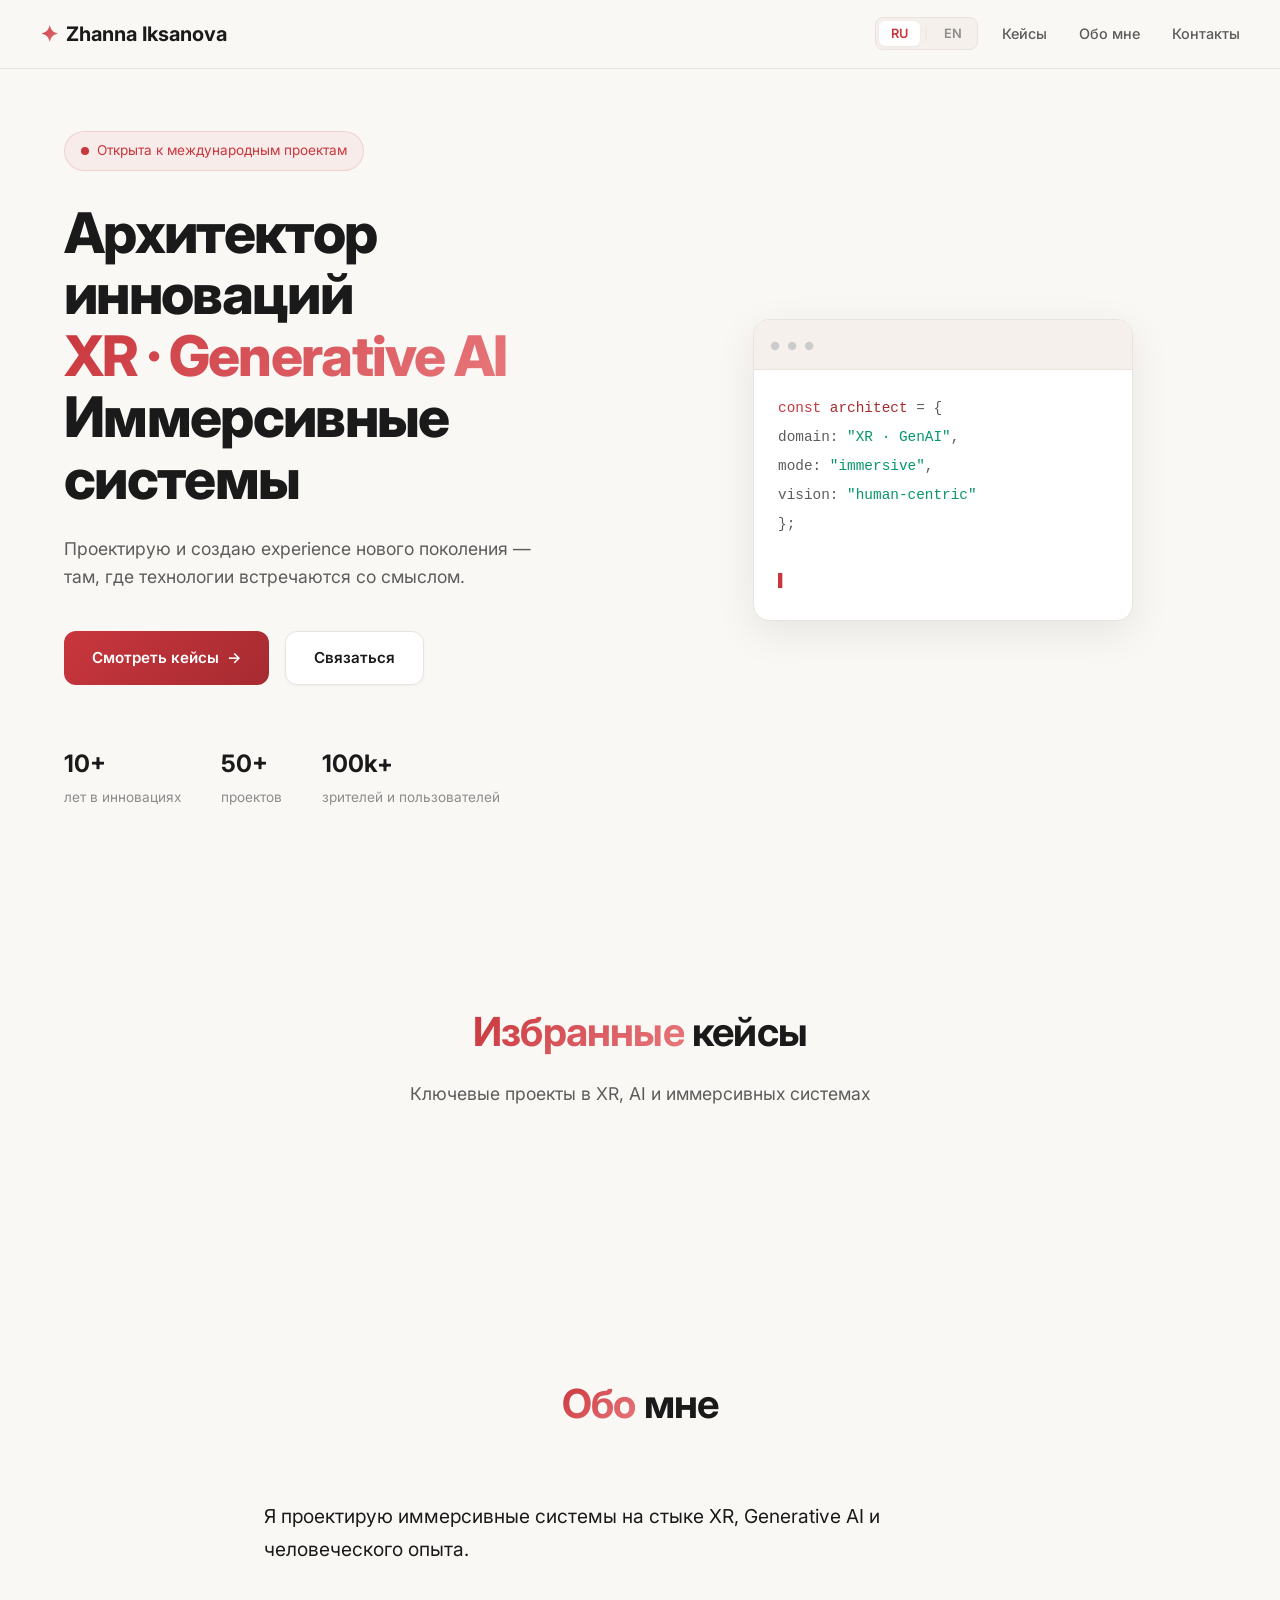
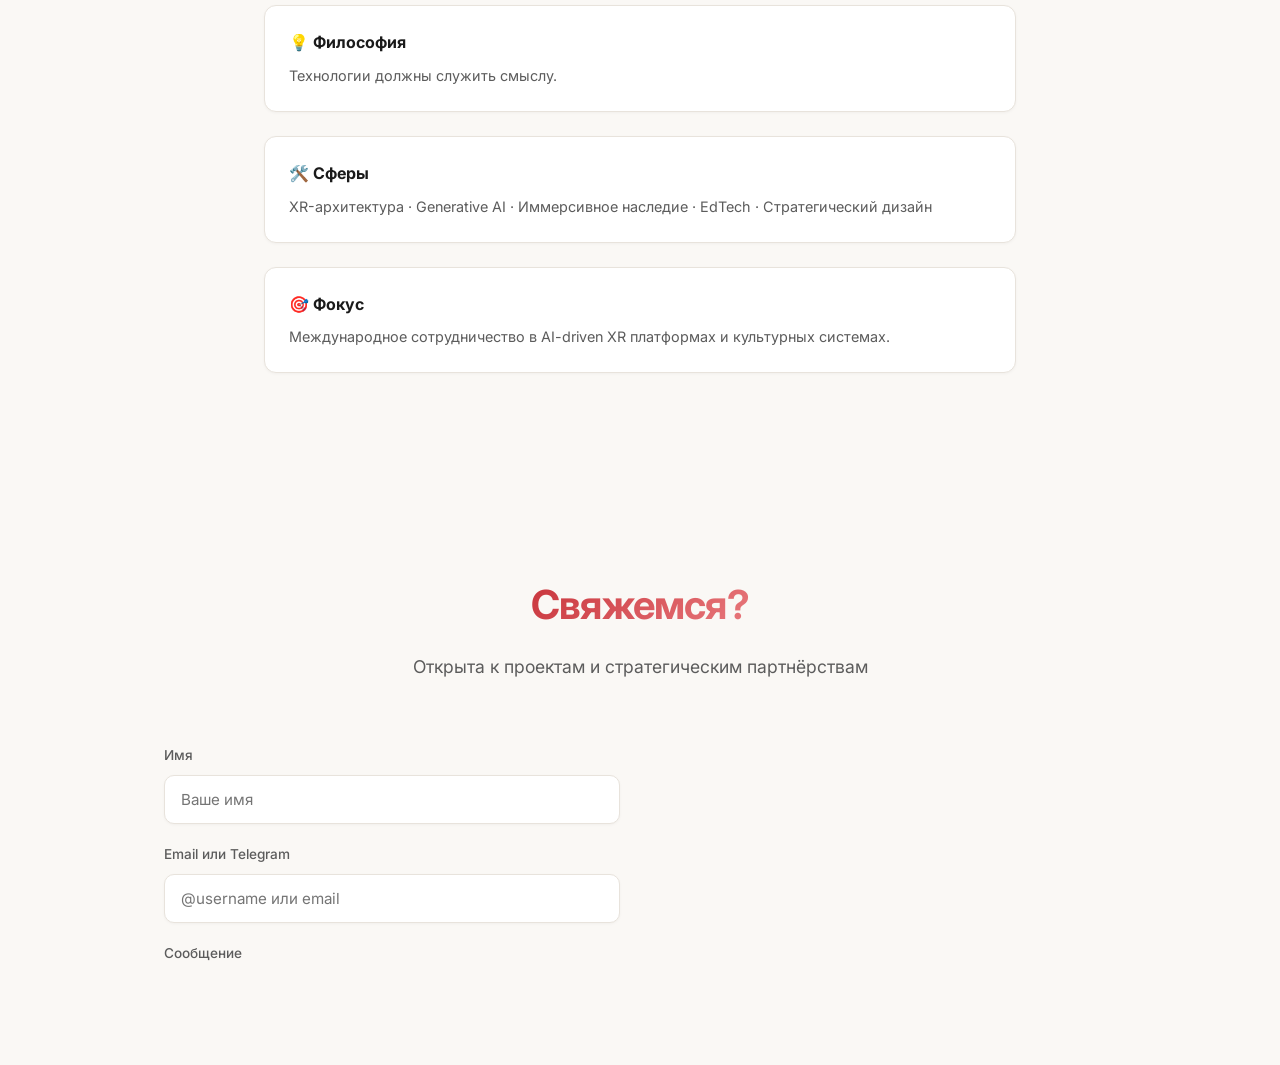
==== index.html @ 7e555a6a "index.html" ====
<!DOCTYPE html>
<html lang="ru">
<head>
    <meta charset="UTF-8">
    <meta name="viewport" content="width=device-width, initial-scale=1.0">
    <title>Zhanna Iksanova — Innovation Architect | XR · Generative AI · Immersive Systems</title>
    <meta name="description" content="Independent Innovation Architect. XR, Generative AI, Immersive Systems.">
    <link rel="stylesheet" href="css/style.css">
    <link rel="preconnect" href="https://fonts.googleapis.com">
    <link href="https://fonts.googleapis.com/css2?family=Inter:wght@300;400;500;600;700;800&display=swap" rel="stylesheet">
</head>
<body>

    <nav class="nav">
        <div class="nav-inner">
            <a href="#" class="logo">
                <span class="logo-icon">✦</span>
                Zhanna Iksanova
            </a>
            <div class="nav-right">
                <div class="lang-switch">
                    <button class="lang-btn active" data-lang="ru">RU</button>
                    <span class="lang-divider">|</span>
                    <button class="lang-btn" data-lang="en">EN</button>
                </div>
                <div class="nav-links">
                    <a href="#work" data-ru="Кейсы" data-en="Work">Кейсы</a>
                    <a href="#about" data-ru="Обо мне" data-en="About">Обо мне</a>
                    <a href="#contact" data-ru="Контакты" data-en="Contact">Контакты</a>
                </div>
                <button class="menu-toggle">☰</button>
            </div>
        </div>
    </nav>

    <section class="hero" id="hero">
        <div class="hero-content">
            <div class="hero-badge">
                <span class="badge-dot"></span>
                <span data-ru="Открыта к международным проектам" data-en="Open for international collaboration">Открыта к международным проектам</span>
            </div>
            <h1 class="hero-title">
                <span data-ru="Архитектор инноваций" data-en="Innovation Architect">Архитектор инноваций</span><br>
                <span class="gradient-text">XR · Generative AI</span><br>
                <span data-ru="Иммерсивные системы" data-en="Immersive Systems">Иммерсивные системы</span>
            </h1>
            <p class="hero-subtitle" data-ru="Проектирую и создаю experience нового поколения — там, где технологии встречаются со смыслом. От оркестров, управляемых жестами, до AI-экосистем в культуре и образовании." data-en="I design next-generation experiences where technology meets meaning. From gesture-controlled orchestras to AI-driven cultural ecosystems.">Проектирую и создаю experience нового поколения — там, где технологии встречаются со смыслом.</p>
            <div class="hero-buttons">
                <a href="#work" class="btn btn-primary">
                    <span data-ru="Смотреть кейсы" data-en="Explore work">Смотреть кейсы</span>
                    <span class="btn-arrow">→</span>
                </a>
                <a href="#contact" class="btn btn-secondary">
                    <span data-ru="Связаться" data-en="Get in touch">Связаться</span>
                </a>
            </div>
            <div class="hero-stats">
                <div class="stat">
                    <span class="stat-number">10+</span>
                    <span class="stat-label" data-ru="лет в инновациях" data-en="years in innovation">лет в инновациях</span>
                </div>
                <div class="stat">
                    <span class="stat-number">50+</span>
                    <span class="stat-label" data-ru="проектов" data-en="projects delivered">проектов</span>
                </div>
                <div class="stat">
                    <span class="stat-number">100k+</span>
                    <span class="stat-label" data-ru="зрителей и пользователей" data-en="users reached">зрителей и пользователей</span>
                </div>
            </div>
        </div>
        <div class="hero-visual">
            <div class="hero-card">
                <div class="hero-card-header">
                    <span class="card-dots">● ● ●</span>
                </div>
                <div class="hero-card-body">
                    <div class="code-line"><span class="code-purple">const</span> <span class="code-blue">architect</span> = {</div>
                    <div class="code-line">  domain: <span class="code-green">"XR · GenAI"</span>,</div>
                    <div class="code-line">  mode: <span class="code-green">"immersive"</span>,</div>
                    <div class="code-line">  vision: <span class="code-green">"human-centric"</span></div>
                    <div class="code-line">};</div>
                    <div class="code-line">&nbsp;</div>
                    <div class="code-line cursor-blink">▌</div>
                </div>
            </div>
        </div>
    </section>

    <section class="work" id="work">
        <div class="section-header">
            <h2 class="section-title">
                <span class="gradient-text" data-ru="Избранные" data-en="Selected">Избранные</span>
                <span data-ru="кейсы" data-en="work">кейсы</span>
            </h2>
            <p class="section-subtitle" data-ru="Ключевые проекты в XR, AI и иммерсивных системах" data-en="Key projects across XR, AI, and immersive systems">Ключевые проекты в XR, AI и иммерсивных системах</p>
        </div>
        <div class="work-grid" id="workGrid"></div>
    </section>

    <section class="about" id="about">
        <div class="section-header">
            <h2 class="section-title">
                <span class="gradient-text" data-ru="Обо" data-en="About">Обо</span>
                <span data-ru="мне" data-en="">мне</span>
            </h2>
        </div>
        <div class="about-content">
            <div class="about-text">
                <p class="about-intro" data-ru="Я проектирую иммерсивные системы на стыке XR, Generative AI и человеческого опыта. Мои проекты — от музыкальных интерфейсов с управлением жестами до AI-экосистем в культуре и образовании." data-en="I architect immersive systems where XR, Generative AI, and human experience converge. My work spans from gesture-controlled musical interfaces to AI-driven cultural ecosystems.">Я проектирую иммерсивные системы на стыке XR, Generative AI и человеческого опыта.</p>
                <div class="about-details">
                    <div class="detail-block">
                        <h4>💡 <span data-ru="Философия" data-en="Philosophy">Философия</span></h4>
                        <p data-ru="Технологии должны служить смыслу. Каждый проект начинается с вопроса «зачем» — и развивается в масштабируемые человеко-центричные системы." data-en="Technology must serve meaning. Every project starts with 'why' — and builds toward scalable, human-centric systems.">Технологии должны служить смыслу.</p>
                    </div>
                    <div class="detail-block">
                        <h4>🛠️ <span data-ru="Сферы" data-en="Domains">Сферы</span></h4>
                        <p data-ru="XR-архитектура · Generative AI · Иммерсивное наследие · EdTech · Стратегический дизайн" data-en="XR Architecture · Generative AI · Immersive Heritage · EdTech · Strategic Design">XR-архитектура · Generative AI · Иммерсивное наследие · EdTech · Стратегический дизайн</p>
                    </div>
                    <div class="detail-block">
                        <h4>🎯 <span data-ru="Фокус" data-en="Current focus">Фокус</span></h4>
                        <p data-ru="Международное сотрудничество в AI-driven XR платформах, инструментах нового поколения и культурных системах." data-en="International collaboration on AI-driven XR platforms, next-gen creative tools, and immersive cultural systems.">Международное сотрудничество в AI-driven XR платформах и культурных системах.</p>
                    </div>
                </div>
            </div>
        </div>
    </section>

    <section class="contact" id="contact">
        <div class="section-header">
            <h2 class="section-title">
                <span class="gradient-text" data-ru="Свяжемся?" data-en="Let's connect">Свяжемся?</span>
            </h2>
            <p class="section-subtitle" data-ru="Открыта к проектам и стратегическим партнёрствам" data-en="Open to international projects and strategic partnerships">Открыта к проектам и стратегическим партнёрствам</p>
        </div>
        <div class="contact-grid">
            <form class="contact-form" id="contactForm">
                <div class="form-group">
                    <label for="name"><span data-ru="Имя" data-en="Name">Имя</span></label>
                    <input type="text" id="name" data-ru-placeholder="Ваше имя" data-en-placeholder="Your name" placeholder="Ваше имя" required>
                </div>
                <div class="form-group">
                    <label for="contact-info"><span data-ru="Email или Telegram" data-en="Email or Telegram">Email или Telegram</span></label>
                    <input type="text" id="contact-info" data-ru-placeholder="@username или email" data-en-placeholder="@username or email" placeholder="@username или email" required>
                </div>
                <div class="form-group">
                    <label for="message"><span data-ru="Сообщение" data-en="Message">Сообщение</span></label>
                    <textarea id="
---- css/style.css ----
/* === БАЗА === */
:root {
    --bg-primary: #faf8f5;
    --bg-secondary: #f5f0eb;
    --bg-card: #ffffff;
    --bg-card-hover: #fdfcf9;
    --text-primary: #1a1a1a;
    --text-secondary: #5c5c5c;
    --text-muted: #8c8c8c;
    --border-color: #e8e3dc;
    --accent-primary: #c9363d;
    --accent-dark: #a62b31;
    --accent-cyan: #0891b2;
    --accent-pink: #e8787c;
    --gradient-1: linear-gradient(135deg, #c9363d, #e8787c);
    --gradient-2: linear-gradient(135deg, #c9363d, #a62b31);
    --shadow-sm: 0 1px 3px rgba(0,0,0,0.04);
    --shadow-md: 0 4px 12px rgba(0,0,0,0.06);
    --shadow-lg: 0 12px 40px rgba(0,0,0,0.08);
}

* {
    margin: 0;
    padding: 0;
    box-sizing: border-box;
}

html {
    scroll-behavior: smooth;
}

body {
    font-family: 'Inter', -apple-system, sans-serif;
    background-color: var(--bg-primary);
    color: var(--text-primary);
    line-height: 1.6;
    overflow-x: hidden;
    -webkit-font-smoothing: antialiased;
}

/* === НАВИГАЦИЯ === */
.nav {
    position: fixed;
    top: 0;
    width: 100%;
    z-index: 100;
    padding: 16px 24px;
    background: rgba(250, 248, 245, 0.9);
    backdrop-filter: blur(12px);
    border-bottom: 1px solid var(--border-color);
}

.nav-inner {
    max-width: 1200px;
    margin: 0 auto;
    display: flex;
    justify-content: space-between;
    align-items: center;
}

.nav-right {
    display: flex;
    align-items: center;
    gap: 24px;
}

.logo {
    display: flex;
    align-items: center;
    gap: 8px;
    text-decoration: none;
    color: var(--text-primary);
    font-weight: 700;
    font-size: 1.25rem;
}

.logo-icon {
    font-size: 1.4rem;
    background: var(--gradient-1);
    -webkit-background-clip: text;
    -webkit-text-fill-color: transparent;
    background-clip: text;
}

/* Переключатель языков */
.lang-switch {
    display: flex;
    align-items: center;
    gap: 4px;
    background: var(--bg-secondary);
    border-radius: 8px;
    padding: 3px;
    border: 1px solid var(--border-color);
}

.lang-btn {
    padding: 5px 12px;
    border: none;
    background: transparent;
    border-radius: 6px;
    cursor: pointer;
    font-size: 0.8rem;
    font-weight: 600;
    color: var(--text-muted);
    transition: all 0.3s;
    font-family: inherit;
}

.lang-btn.active {
    background: #fff;
    color: var(--accent-primary);
    box-shadow: var(--shadow-sm);
}

.lang-divider {
    color: var(--border-color);
    font-size: 0.8rem;
}

.nav-links {
    display: flex;
    gap: 32px;
}

.nav-links a {
    color: var(--text-secondary);
    text-decoration: none;
    font-size: 0.9rem;
    font-weight: 500;
    transition: color 0.3s;
}

.nav-links a:hover {
    color: var(--text-primary);
}

.menu-toggle {
    display: none;
    background: none;
    border: none;
    color: var(--text-primary);
    font-size: 1.5rem;
    cursor: pointer;
}

/* === HERO === */
.hero {
    position: relative;
    z-index: 1;
    min-height: 100vh;
    display: flex;
    align-items: center;
    padding: 120px 24px 80px;
    max-width: 1200px;
    margin: 0 auto;
    gap: 60px;
}

.hero-content {
    flex: 1;
}

.hero-badge {
    display: inline-flex;
    align-items: center;
    gap: 8px;
    padding: 8px 16px;
    border-radius: 100px;
    background: rgba(201, 54, 61, 0.06);
    border: 1px solid rgba(201, 54, 61, 0.15);
    font-size: 0.85rem;
    color: var(--accent-primary);
    margin-bottom: 32px;
}

.badge-dot {
    width: 8px;
    height: 8px;
    border-radius: 50%;
    background: var(--accent-primary);
    animation: pulse 2s ease-in-out infinite;
}

@keyframes pulse {
    0%, 100% { opacity: 1; }
    50% { opacity: 0.4; }
}

.hero-title {
    font-size: 3.5rem;
    font-weight: 800;
    line-height: 1.1;
    margin-bottom: 24px;
    letter-spacing: -0.03em;
    color: var(--text-primary);
}

.gradient-text {
    background: var(--gradient-1);
    -webkit-background-clip: text;
    -webkit-text-fill-color: transparent;
    background-clip: text;
}

.hero-subtitle {
    font-size: 1.1rem;
    color: var(--text-secondary);
    margin-bottom: 40px;
    max-width: 480px;
}

.hero-buttons {
    display: flex;
    gap: 16px;
    margin-bottom: 60px;
    flex-wrap: wrap;
}

.btn {
    display: inline-flex;
    align-items: center;
    gap: 8px;
    padding: 14px 28px;
    border-radius: 12px;
    font-weight: 600;
    font-size: 0.95rem;
    text-decoration: none;
    cursor: pointer;
    border: none;
    transition: all 0.3s ease;
    font-family: inherit;
}

.btn-primary {
    background: var(--gradient-2);
    color: white;
}

.btn-primary:hover {
    transform: translateY(-2px);
    box-shadow: 0 10px 30px rgba(201, 54, 61, 0.25);
}

.btn-secondary {
    background: #fff;
    color: var(--text-primary);
    border: 1px solid var(--border-color);
    box-shadow: var(--shadow-sm);
}

.btn-secondary:hover {
    border-color: #ccc;
    box-shadow: var(--shadow-md);
}

.btn-arrow {
    transition: transform 0.3s;
}

.btn-primary:hover .btn-arrow {
    transform: translateX(4px);
}

.hero-stats {
    display: flex;
    gap: 40px;
}

.stat-number {
    display: block;
    font-size: 1.5rem;
    font-weight: 700;
    color: var(--text-primary);
}

.stat-label {
    font-size: 0.85rem;
    color: var(--text-muted);
}

/* Hero Visual */
.hero-visual {
    flex: 1;
    display: flex;
    justify-content: center;
}

.hero-card {
    width: 380px;
    background: #fff;
    border-radius: 16px;
    border: 1px solid var(--border-color);
    overflow: hidden;
    box-shadow: var(--shadow-lg);
}

.hero-card-header {
    padding: 12px 16px;
    background: var(--bg-secondary);
    border-bottom: 1px solid var(--border-color);
}

.card-dots {
    color: #ccc;
    font-size: 0.7rem;
    letter-spacing: 2px;
}

.hero-card-body {
    padding: 24px;
    font-family: 'SF Mono', 'Fira Code', monospace;
    font-size: 0.9rem;
    line-height: 2;
    color: var(--text-secondary);
}

.code-purple { color: #c9363d; }
.code-blue { color: #a62b31; }
.code-green { color: #059669; }

.cursor-blink {
    display: inline-block;
    animation: blink 1s step-end infinite;
    color: var(--accent-primary);
}

@keyframes blink {
    50% { opacity: 0; }
}

/* === СЕКЦИИ === */
section {
    position: relative;
    z-index: 1;
    padding: 100px 24px;
}

.section-header {
    text-align: center;
    margin-bottom: 64px;
}

.section-title {
    font-size: 2.5rem;
    font-weight: 700;
    margin-bottom: 16px;
    letter-spacing: -0.02em;
    color: var(--text-primary);
}

.section-subtitle {
    color: var(--text-secondary);
    font-size: 1.1rem;
}

/* === КЕЙСЫ === */
.work {
    max-width: 1200px;
    margin: 0 auto;
}

.work-grid {
    display: grid;
    grid-template-columns: repeat(auto-fit, minmax(350px, 1fr));
    gap: 24px;
}

.work-card {
    background: #fff;
    border: 1px solid var(--border-color);
    border-radius: 16px;
    overflow: hidden;
    transition: all 0.4s ease;
    box-shadow: var(--shadow-sm);
}

.work-card:hover {
    border-color: rgba(201, 54, 61, 0.2);
    transform: translateY(-4px);
    box-shadow: var(--shadow-lg);
}

.work-card-image {
    height: 200px;
    background: var(--bg-secondary);
    display: flex;
    align-items: center;
    justify-content: center;
}

.placeholder-icon {
    font-size: 4rem;
    opacity: 0.7;
}

.work-card-content {
    padding: 24px;
}

.work-tags {
    display: flex;
    gap: 8px;
    flex-wrap: wrap;
    margin-bottom: 16px;
}

.tag {
    padding: 4px 10px;
    border-radius: 6px;
    font-size: 0.75rem;
    font-weight: 500;
    background: rgba(201, 54, 61, 0.06);
    color: var(--accent-primary);
    border: 1px solid rgba(201, 54, 61, 0.1);
}

.work-title {
    font-size: 1.25rem;
    font-weight: 600;
    margin-bottom: 8px;
}

.work-description {
    color: var(--text-secondary);
    font-size: 0.9rem;
    margin-bottom: 20px;
}

.work-meta {
    display: flex;
    justify-content: space-between;
    align-items: center;
    padding-top: 16px;
    border-top: 1px solid var(--border-color);
}

.work-result {
    color: var(--accent-primary);
    font-size: 0.85rem;
    font-weight: 500;
}

.work-role {
    color: var(--text-muted);
    font-size: 0.75rem;
    font-style: italic;
}

/* === ОБО МНЕ === */
.about {
    max-width: 800px;
    margin: 0 auto;
}

.about-intro {
    font-size: 1.2rem;
    color: var(--text-primary);
    margin-bottom: 40px;
    line-height: 1.7;
}

.about-details {
    display: grid;
    gap: 24px;
}

.detail-block {
    background: #fff;
    border: 1px solid var(--border-color);
    border-radius: 12px;
    padding: 24px;
    box-shadow: var(--shadow-sm);
}

.detail-block h4 {
    font-size: 1rem;
    margin-bottom: 8px;
    color: var(--text-primary);
}

.detail-block p {
    color: var(--text-secondary);
    font-size: 0.9rem;
}

/* === КОНТАКТЫ === */
.contact {
    max-width: 1000px;
    margin: 0 auto;
}

.contact-grid {
    display: grid;
    grid-template-columns: 1fr 1fr;
    gap: 40px;
}

.contact-form {
    display: flex;
    flex-direction: column;
    gap: 20px;
}

.form-group {
    display: flex;
    flex-direction: column;
    gap: 8px;
}

.form-group label {
    font-size: 0.85rem;
    font-weight: 500;
    color: var(--text-secondary);
}

.form-group input,
.form-group textarea {
    padding: 14px 16px;
    border-radius: 10px;
    border: 1px solid var(--border-color);
    background: #fff;
    color: var(--text-primary);
    font-family: inherit;
    font-size: 0.95rem;
    transition: border-color 0.3s;
    resize: vertical;
    box-shadow: var(--shadow-sm);
}

.form-group input:focus,
.form-group textarea:focus {
    outline: none;
    border-color: var(--accent-primary);
    box-shadow: 0 0 0 3px rgba(201, 54, 61, 0.08);
}

.btn-full {
    width: 100%;
    justify-content: center;
}

.contact-card {
    background: #fff;
    border: 1px solid var(--border-color);
    border-radius: 16px;
    padding: 32px;
    box-shadow: var(--shadow-sm);
}

.contact-links {
    display: flex;
    flex-direction: column;
    gap: 20px;
}

.contact-link {
    display: flex;
    align-items: center;
    gap: 12px;
    color: var(--text-secondary);
    text-decoration: none;
    font-size: 0.95rem;
    transition: all 0.3s;
    padding: 12px;
    border-radius: 8px;
    background: var(--bg-primary);
}

.contact-link:hover {
    color: var(--text-primary);
    background: var(--bg-secondary);
}

.contact-link-icon {
    font-size: 1.2rem;
}

/* === ФУТЕР === */
.footer {
    position: relative;
    z-index: 1;
    text-align: center;
    padding: 40px 24px;
    border-top: 1px solid var(--border-color);
    color: var(--text-muted);
    font-size: 0.85rem;
}

/* === АДАПТИВ === */
@media (max-width: 968px) {
    .hero {
        flex-direction: column;
        text-align: center;
        padding-top: 100px;
    }

    .hero-title {
        font-size: 2.5rem;
    }

    .hero-subtitle {
        max-width: 100%;
    }

    .hero-buttons {
        justify-content: center;
    }

    .hero-stats {
        justify-content: center;
    }

    .hero-visual {
        display: none;
    }

    .contact-grid {
        grid-template-columns: 1fr;
    }

    .work-grid {
        grid-template-columns: 1fr;
    }
}

@media (max-width: 768px) {
    .nav-links {
        display: none;
        position: absolute;
        top: 100%;
        left: 0;
        right: 0;
        background: #fff;
        flex-direction: column;
        padding: 24px;
        border-bottom: 1px solid var(--border-color);
        box-shadow: var(--shadow-md);
    }

    .nav-links.active {
        display: flex;
    }

    .menu-toggle {
        display: block;
    }

    .hero-title {
        font-size: 2rem;
    }

    .section-title {
        font-size: 2rem;
    }

    .hero-stats {
        gap: 24px;
    }

    .nav-right {
        gap: 12px;
    }
}
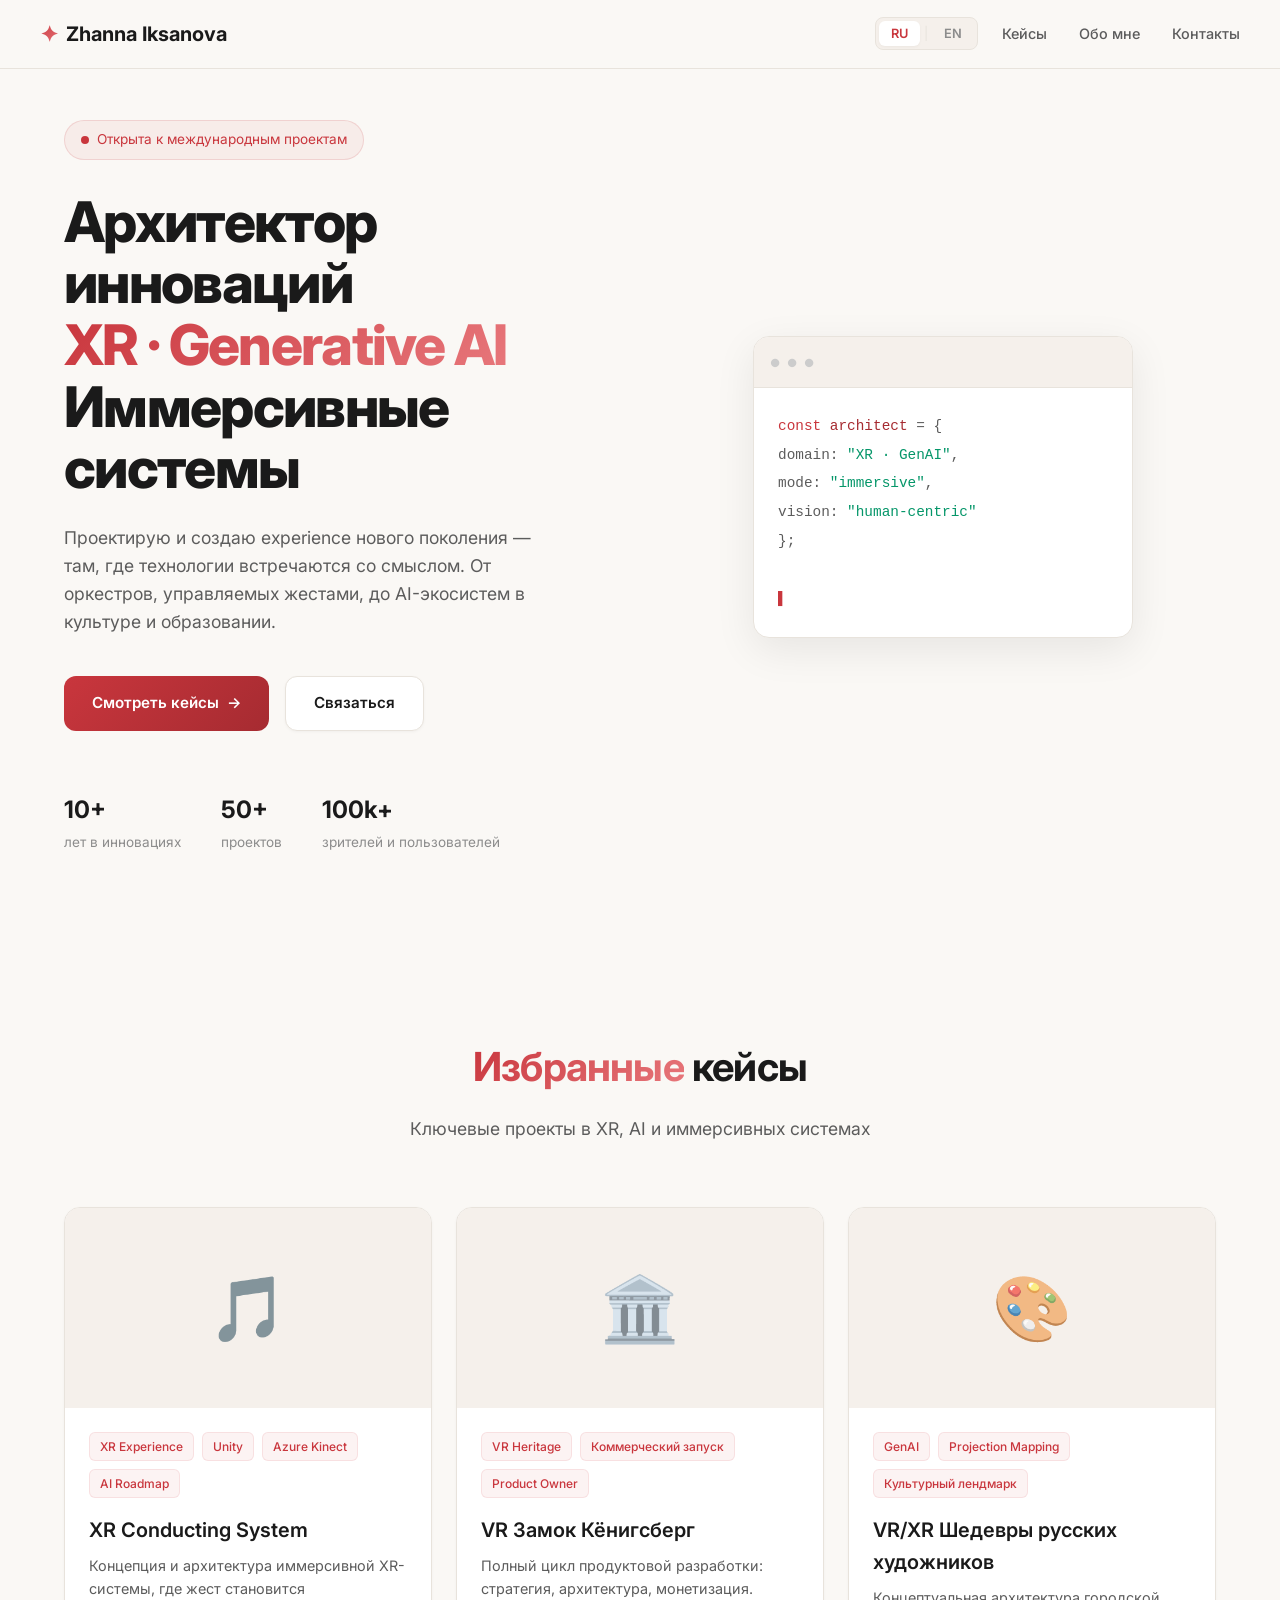
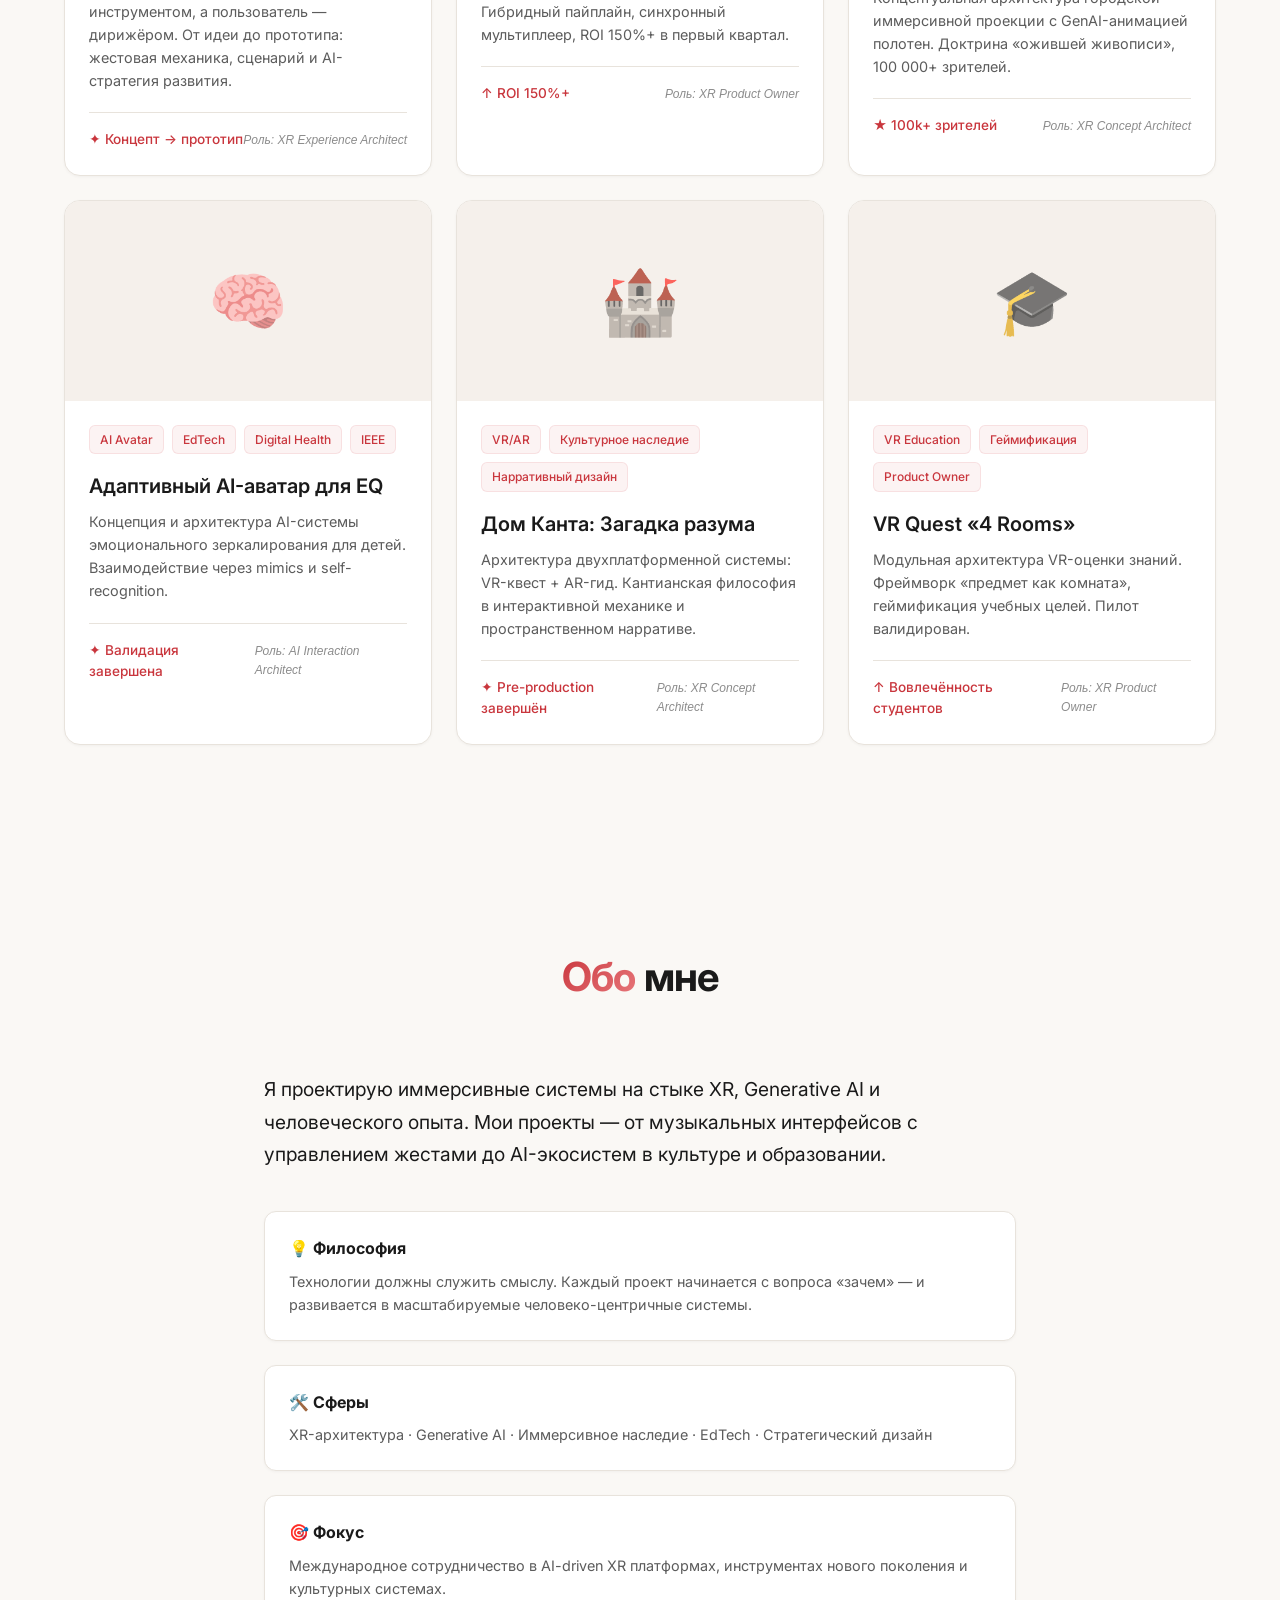
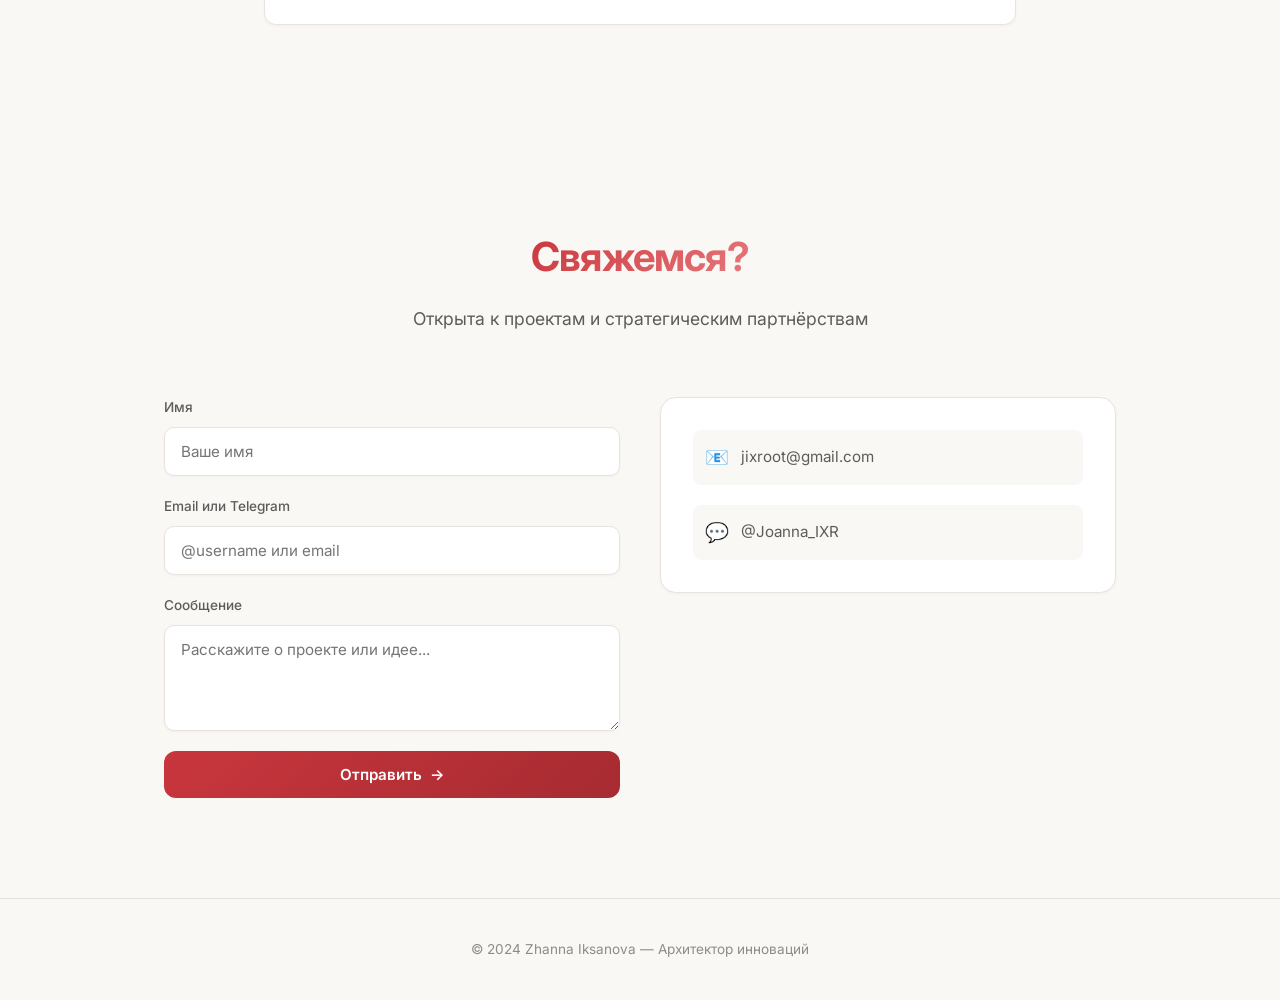
==== commit 12823d1a: "index.html" ====
--- a/index.html
+++ b/index.html
@@ -145,4 +145,36 @@
                 </div>
                 <div class="form-group">
                     <label for="message"><span data-ru="Сообщение" data-en="Message">Сообщение</span></label>
-                    <textarea id="
+                    <textarea id="message" rows="4" data-ru-placeholder="Расскажите о проекте или идее..." data-en-placeholder="Tell me about your project or idea..." placeholder="Расскажите о проекте или идее..." required></textarea>
+                </div>
+                <button type="submit" class="btn btn-primary btn-full">
+                    <span data-ru="Отправить" data-en="Send message">Отправить</span>
+                    <span class="btn-arrow">→</span>
+                </button>
+            </form>
+            <div class="contact-info">
+                <div class="contact-card">
+                    <div class="contact-links">
+                        <a href="mailto:jixroot@gmail.com" class="contact-link">
+                            <span class="contact-link-icon">📧</span>
+                            jixroot@gmail.com
+                        </a>
+                        <a href="https://t.me/Joanna_IXR" class="contact-link" target="_blank">
+                            <span class="contact-link-icon">💬</span>
+                            @Joanna_IXR
+                        </a>
+                    </div>
+                </div>
+            </div>
+        </div>
+    </section>
+
+    <footer class="footer">
+        <div class="footer-inner">
+            <p>© 2024 Zhanna Iksanova — <span data-ru="Архитектор инноваций" data-en="Innovation Architect">Архитектор инноваций</span></p>
+        </div>
+    </footer>
+
+    <script src="js/script.js"></script>
+</body>
+</html>
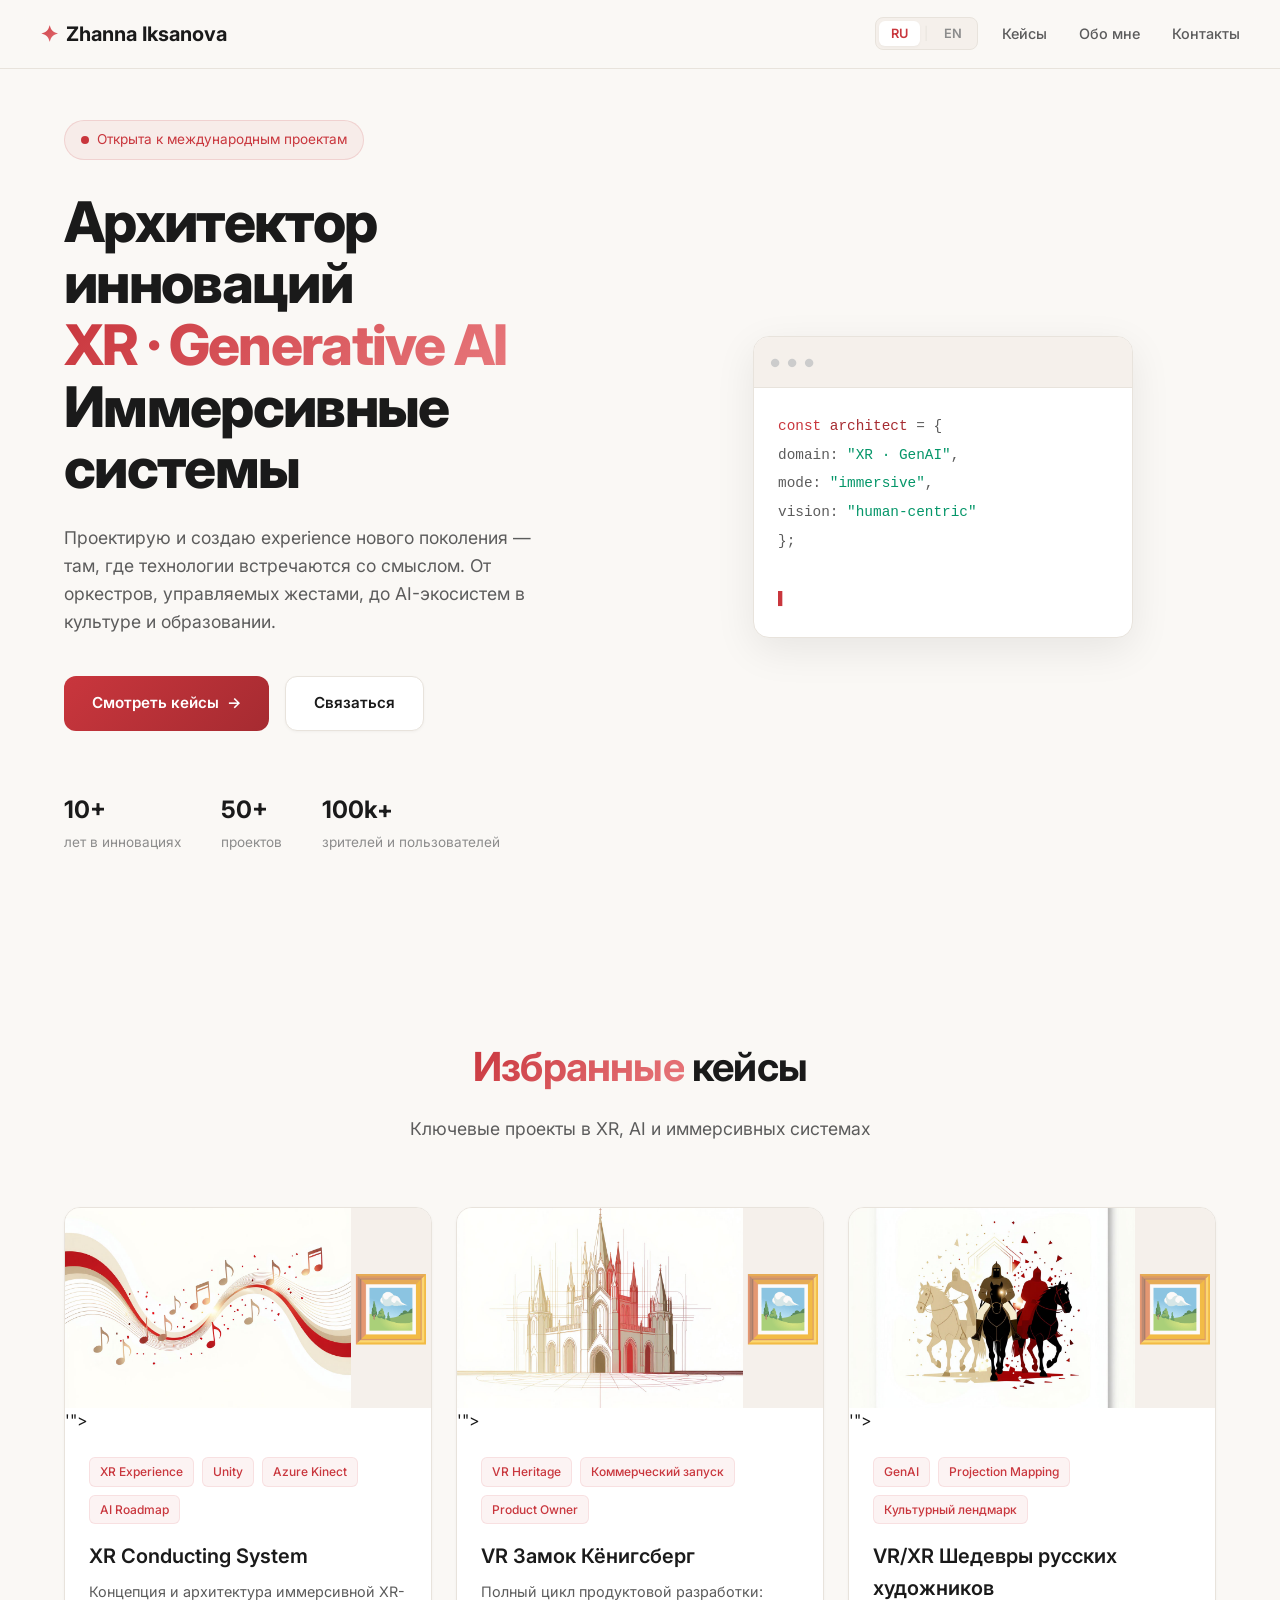
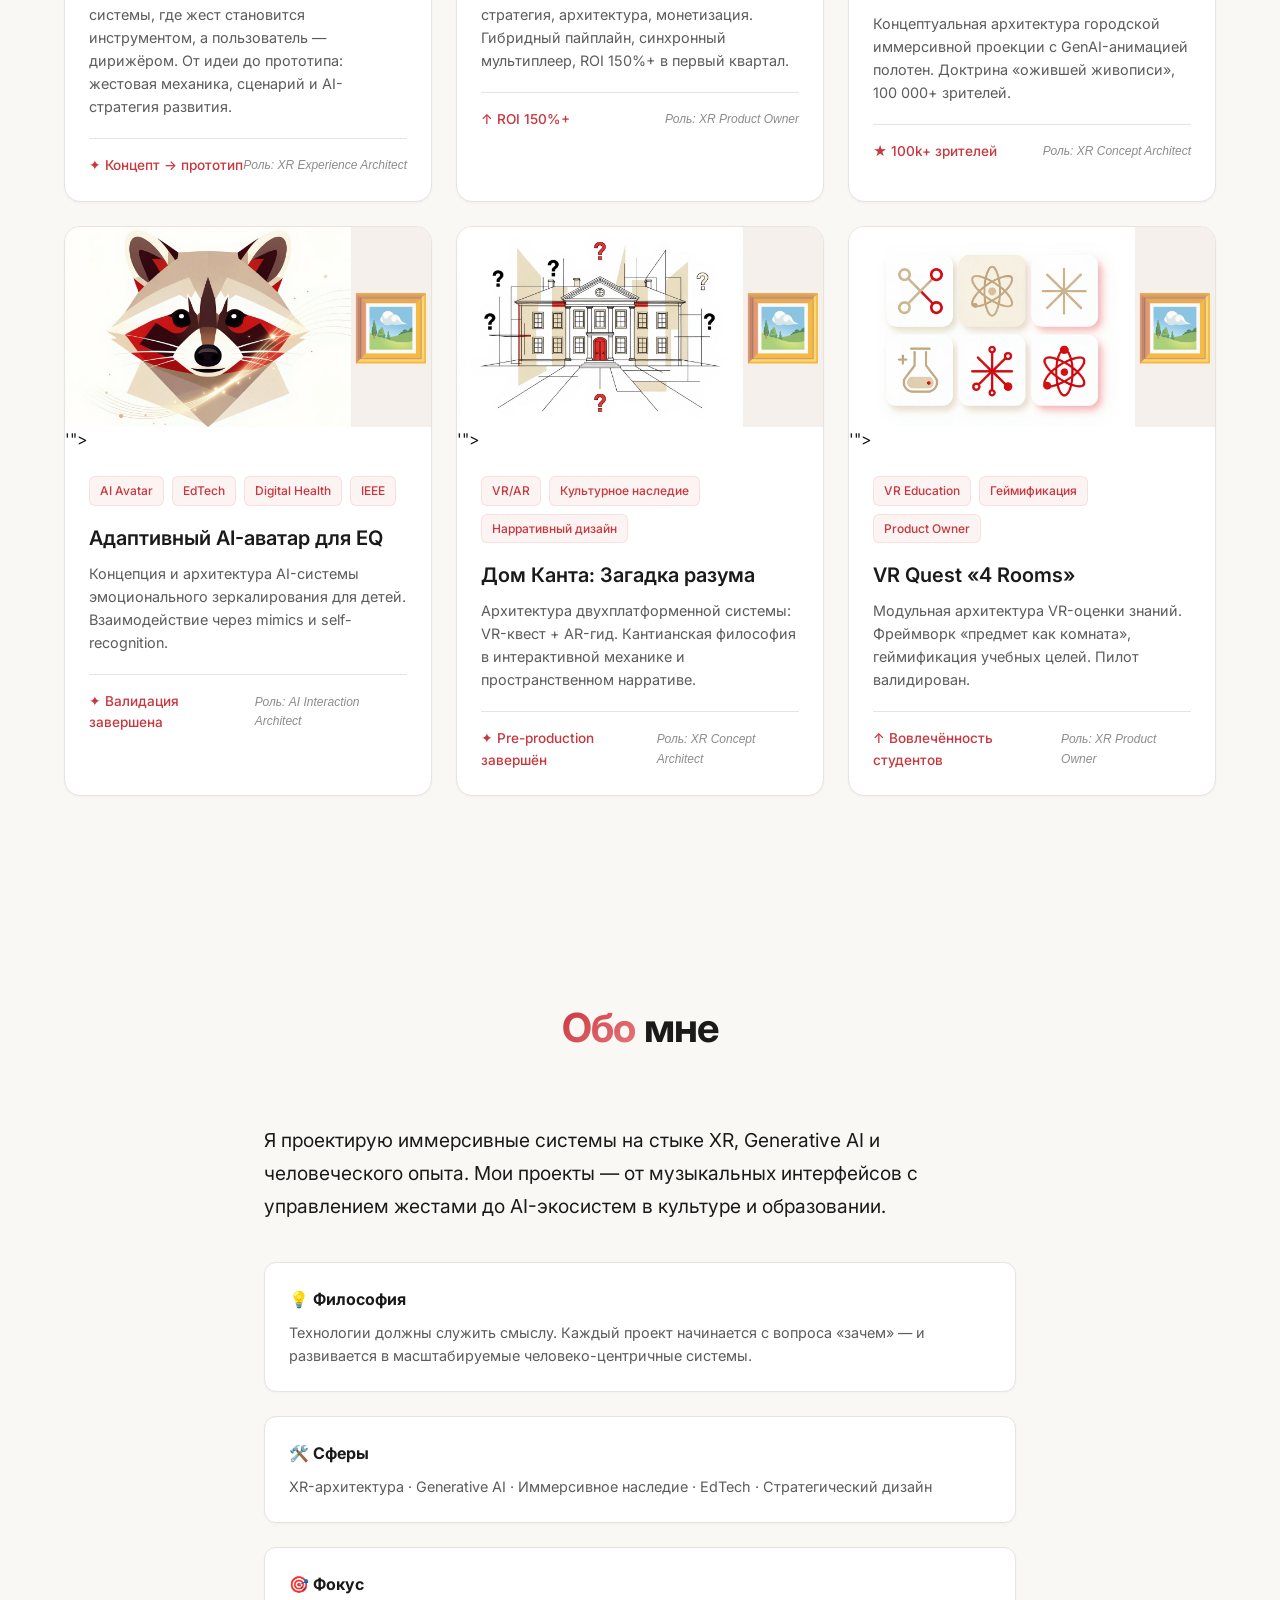
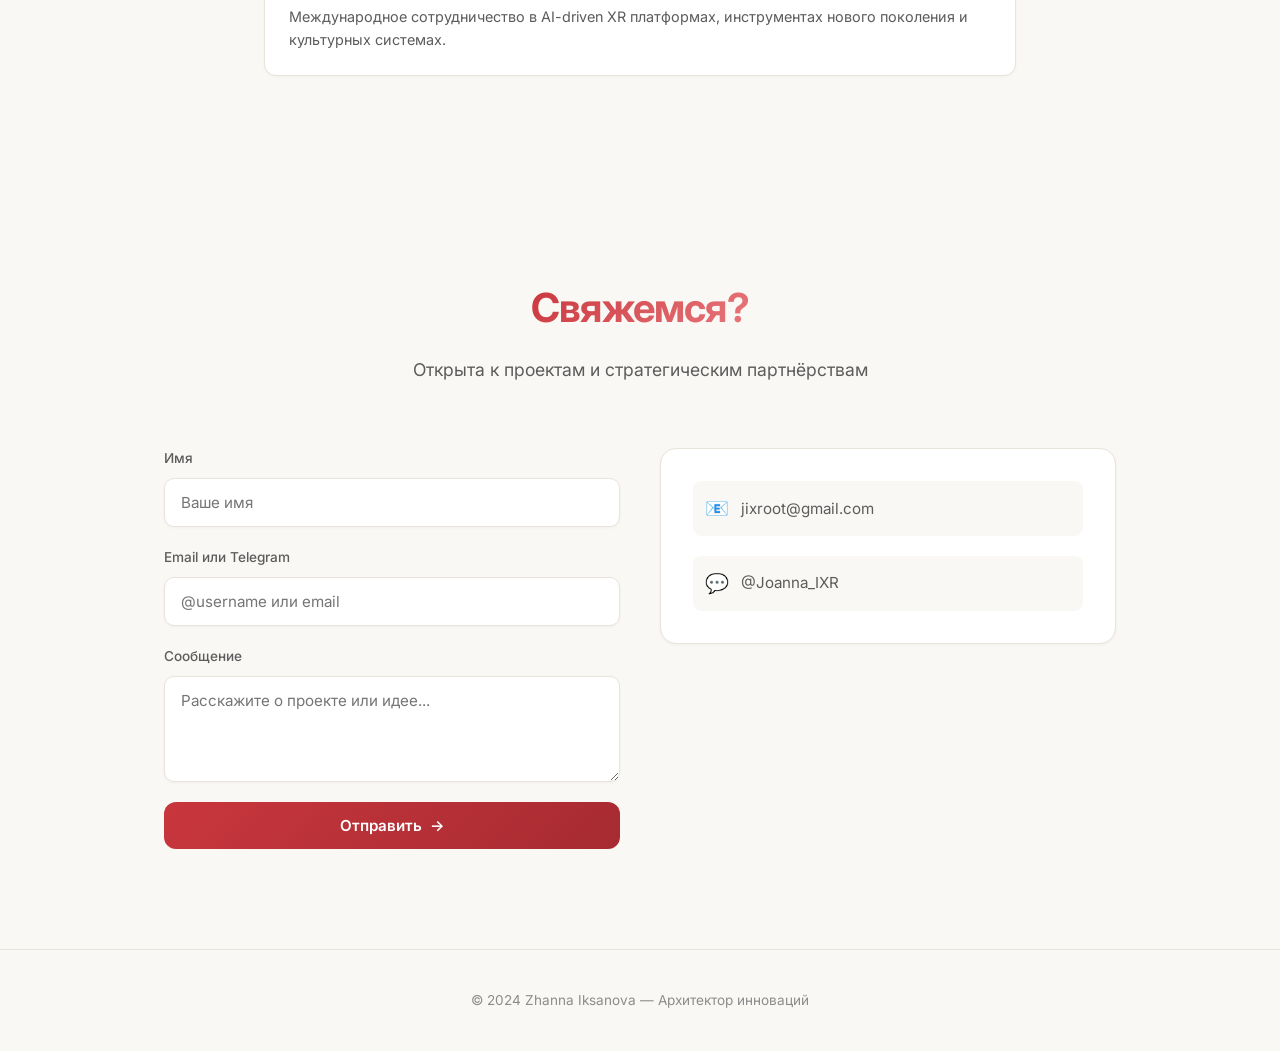
==== commit bc128858: "index.html" ====
--- a/index.html
+++ b/index.html
@@ -129,7 +129,7 @@
     <section class="contact" id="contact">
         <div class="section-header">
             <h2 class="section-title">
-                <span class="gradient-text" data-ru="Свяжемся?" data-en="Let's connect">Свяжемся?</span>
+                <span class="gradient-text" data-ru="Свяжемся?" data-en="Let's connect">Свяжемся</span>
             </h2>
             <p class="section-subtitle" data-ru="Открыта к проектам и стратегическим партнёрствам" data-en="Open to international projects and strategic partnerships">Открыта к проектам и стратегическим партнёрствам</p>
         </div>
--- a/css/style.css
+++ b/css/style.css
@@ -593,34 +593,13 @@
         text-align: center;
         padding-top: 100px;
     }
-
-    .hero-title {
-        font-size: 2.5rem;
-    }
-
-    .hero-subtitle {
-        max-width: 100%;
-    }
-
-    .hero-buttons {
-        justify-content: center;
-    }
-
-    .hero-stats {
-        justify-content: center;
-    }
-
-    .hero-visual {
-        display: none;
-    }
-
-    .contact-grid {
-        grid-template-columns: 1fr;
-    }
-
-    .work-grid {
-        grid-template-columns: 1fr;
-    }
+    .hero-title { font-size: 2.5rem; }
+    .hero-subtitle { max-width: 100%; }
+    .hero-buttons { justify-content: center; }
+    .hero-stats { justify-content: center; }
+    .hero-visual { display: none; }
+    .contact-grid { grid-template-columns: 1fr; }
+    .work-grid { grid-template-columns: 1fr; }
 }
 
 @media (max-width: 768px) {
@@ -636,28 +615,15 @@
         border-bottom: 1px solid var(--border-color);
         box-shadow: var(--shadow-md);
     }
-
-    .nav-links.active {
-        display: flex;
-    }
-
-    .menu-toggle {
-        display: block;
-    }
-
-    .hero-title {
-        font-size: 2rem;
-    }
-
-    .section-title {
-        font-size: 2rem;
-    }
-
-    .hero-stats {
-        gap: 24px;
-    }
-
-    .nav-right {
-        gap: 12px;
-    }
-}
+    .nav-links.active { display: flex; }
+    .menu-toggle { display: block; }
+    .hero-title { font-size: 2rem; }
+    .section-title { font-size: 2rem; }
+    .hero-stats { gap: 24px; }
+    .nav-right { gap: 12px; }
+}
+.work-image {
+    width: 100%;
+    height: 100%;
+    object-fit: cover;
+}
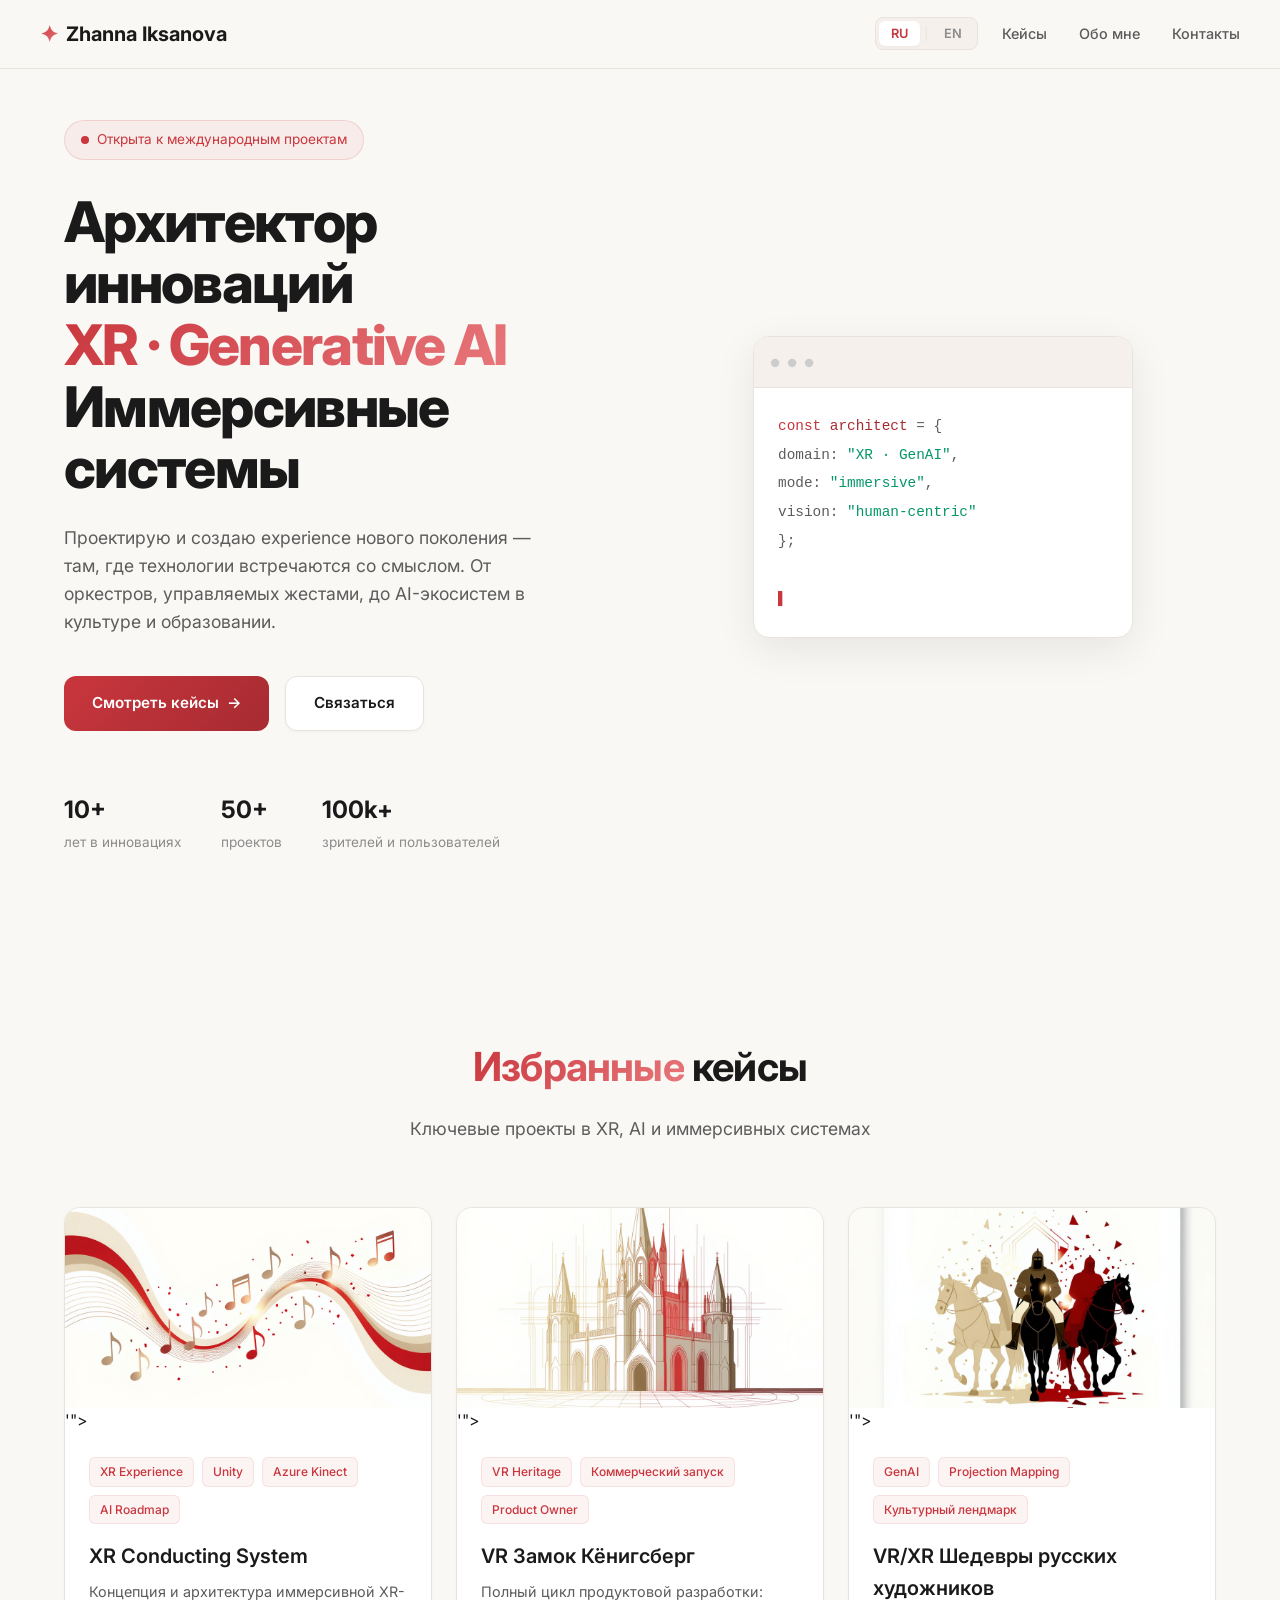
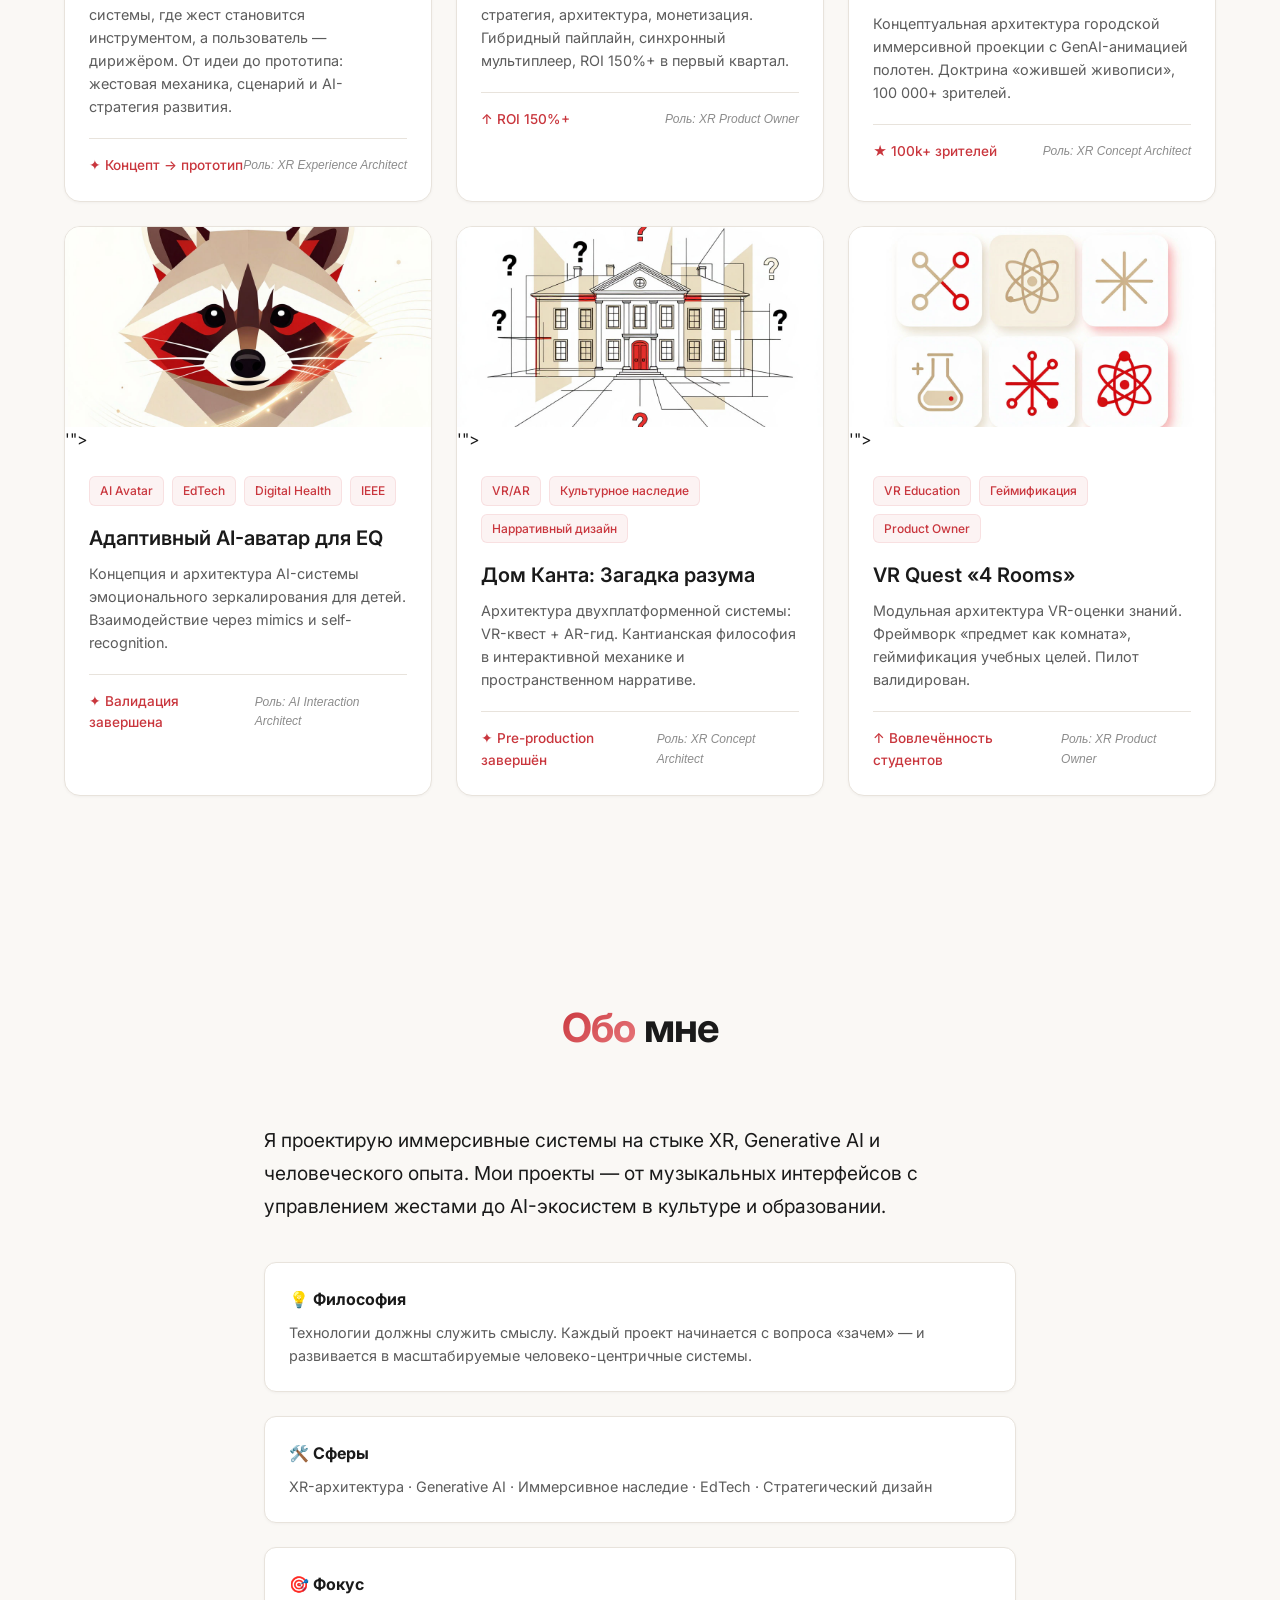
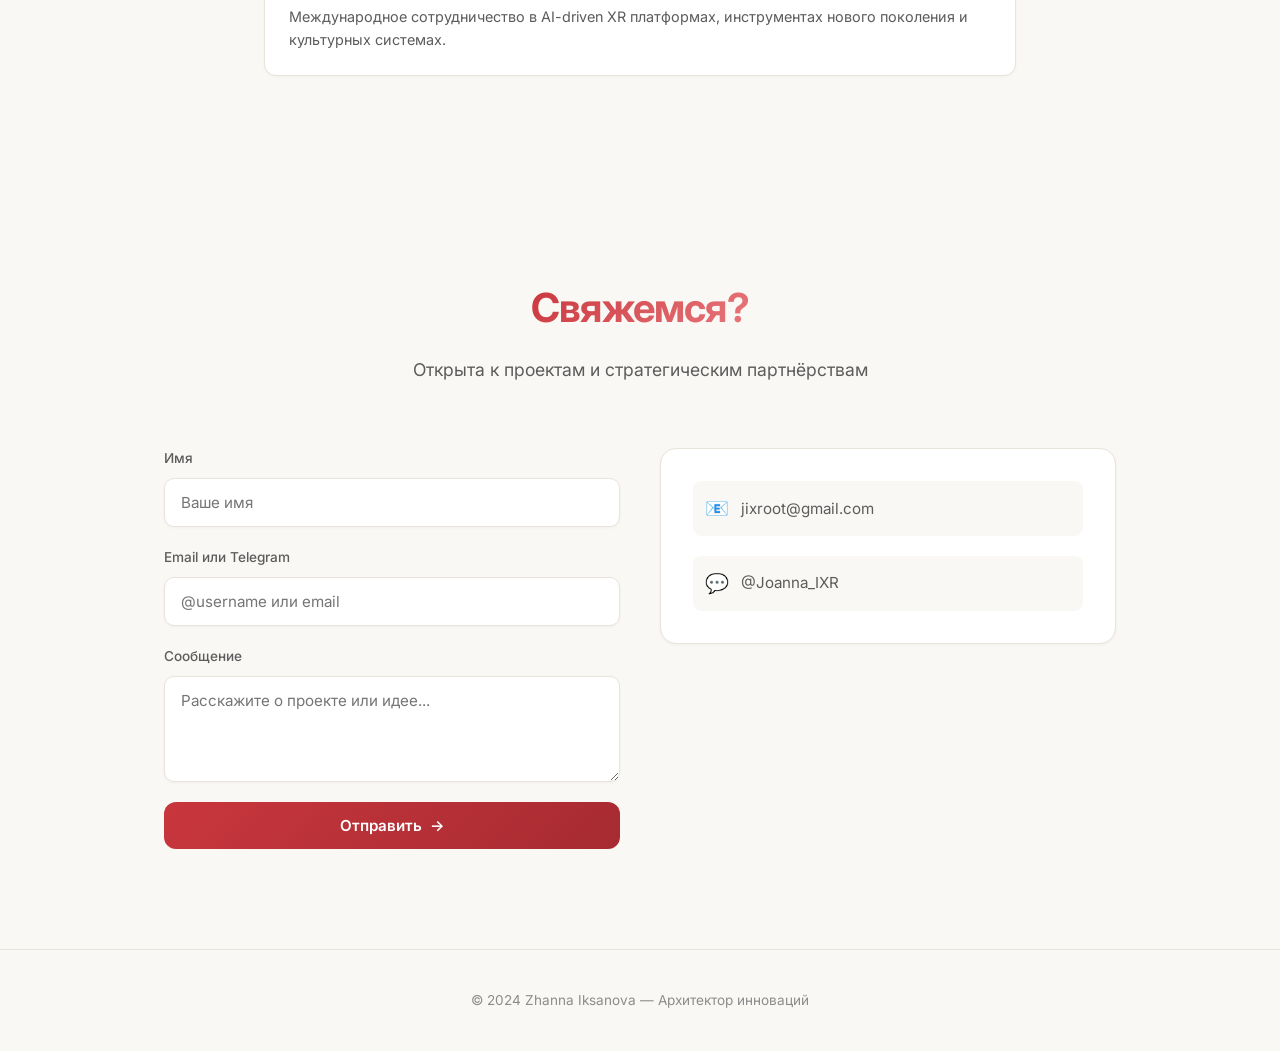
==== commit bb9347f9: "index.html" ====
--- a/index.html
+++ b/index.html
@@ -129,7 +129,7 @@
     <section class="contact" id="contact">
         <div class="section-header">
             <h2 class="section-title">
-                <span class="gradient-text" data-ru="Свяжемся?" data-en="Let's connect">Свяжемся</span>
+                <span class="gradient-text" data-ru="Свяжемся?" data-en="Let's connect">Связаться</span>
             </h2>
             <p class="section-subtitle" data-ru="Открыта к проектам и стратегическим партнёрствам" data-en="Open to international projects and strategic partnerships">Открыта к проектам и стратегическим партнёрствам</p>
         </div>
--- a/css/style.css
+++ b/css/style.css
@@ -382,10 +382,25 @@
 
 .work-card-image {
     height: 200px;
+    padding: 0;
+    margin: 0;
+    overflow: hidden;
+}
+
+.work-image {
+    width: 100%;
+    height: 100%;
+    object-fit: cover;
+    display: block;
+}
+
+.work-placeholder {
+    width: 100%;
+    height: 100%;
+    display: flex;
+    align-items: center;
+    justify-content: center;
     background: var(--bg-secondary);
-    display: flex;
-    align-items: center;
-    justify-content: center;
 }
 
 .placeholder-icon {
@@ -622,8 +637,3 @@
     .hero-stats { gap: 24px; }
     .nav-right { gap: 12px; }
 }
-.work-image {
-    width: 100%;
-    height: 100%;
-    object-fit: cover;
-}
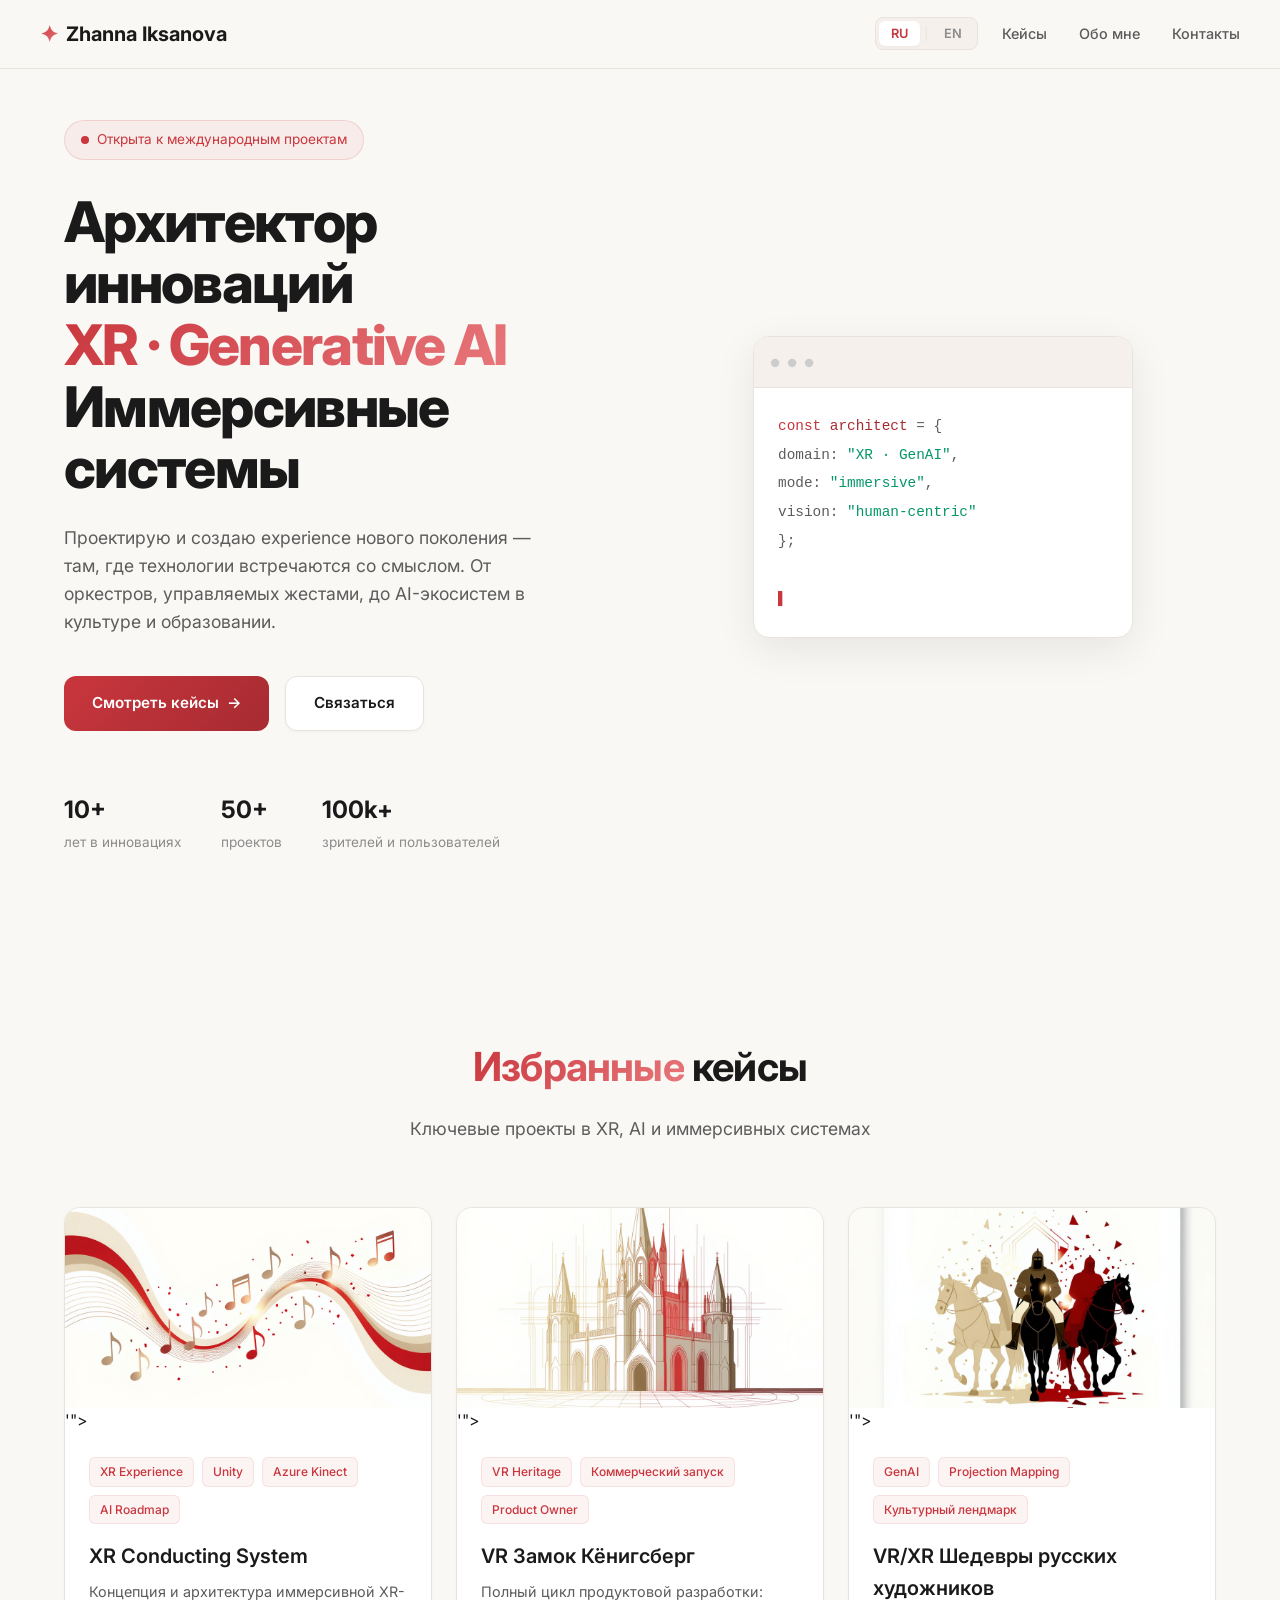
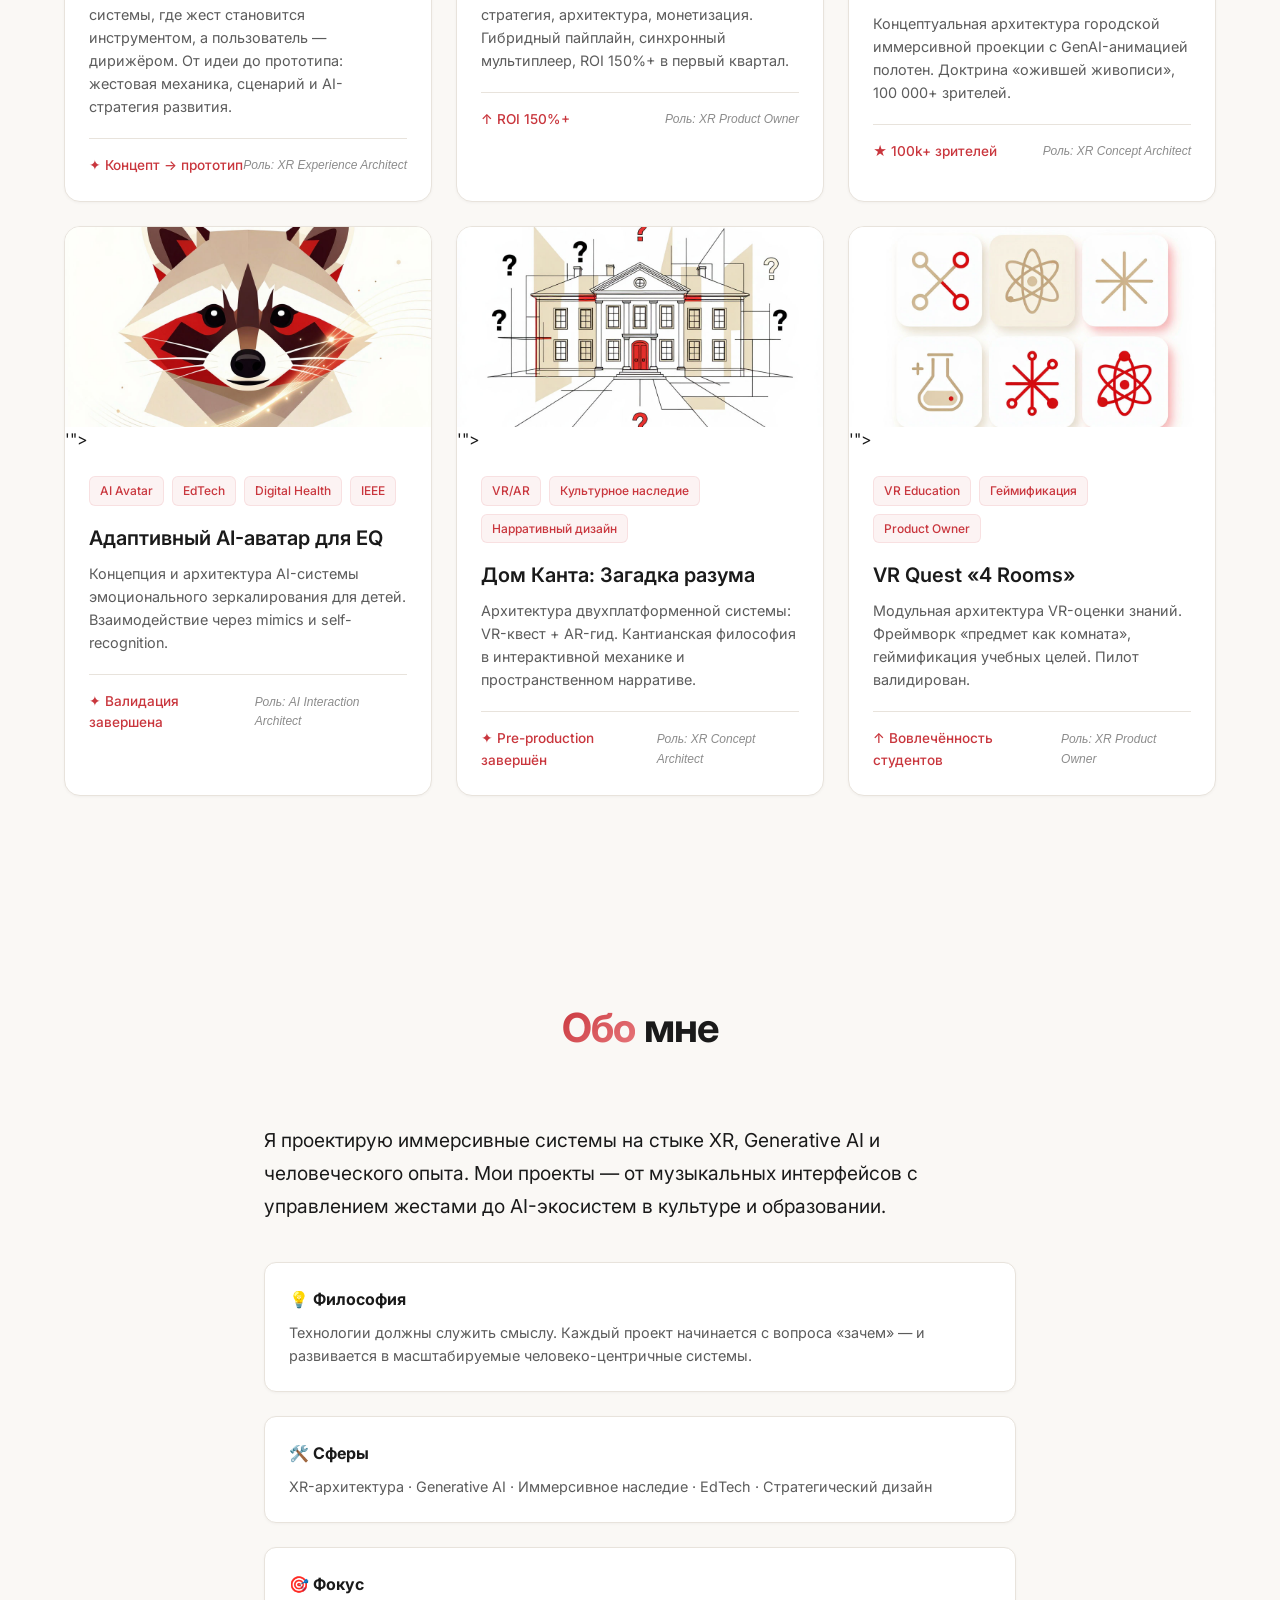
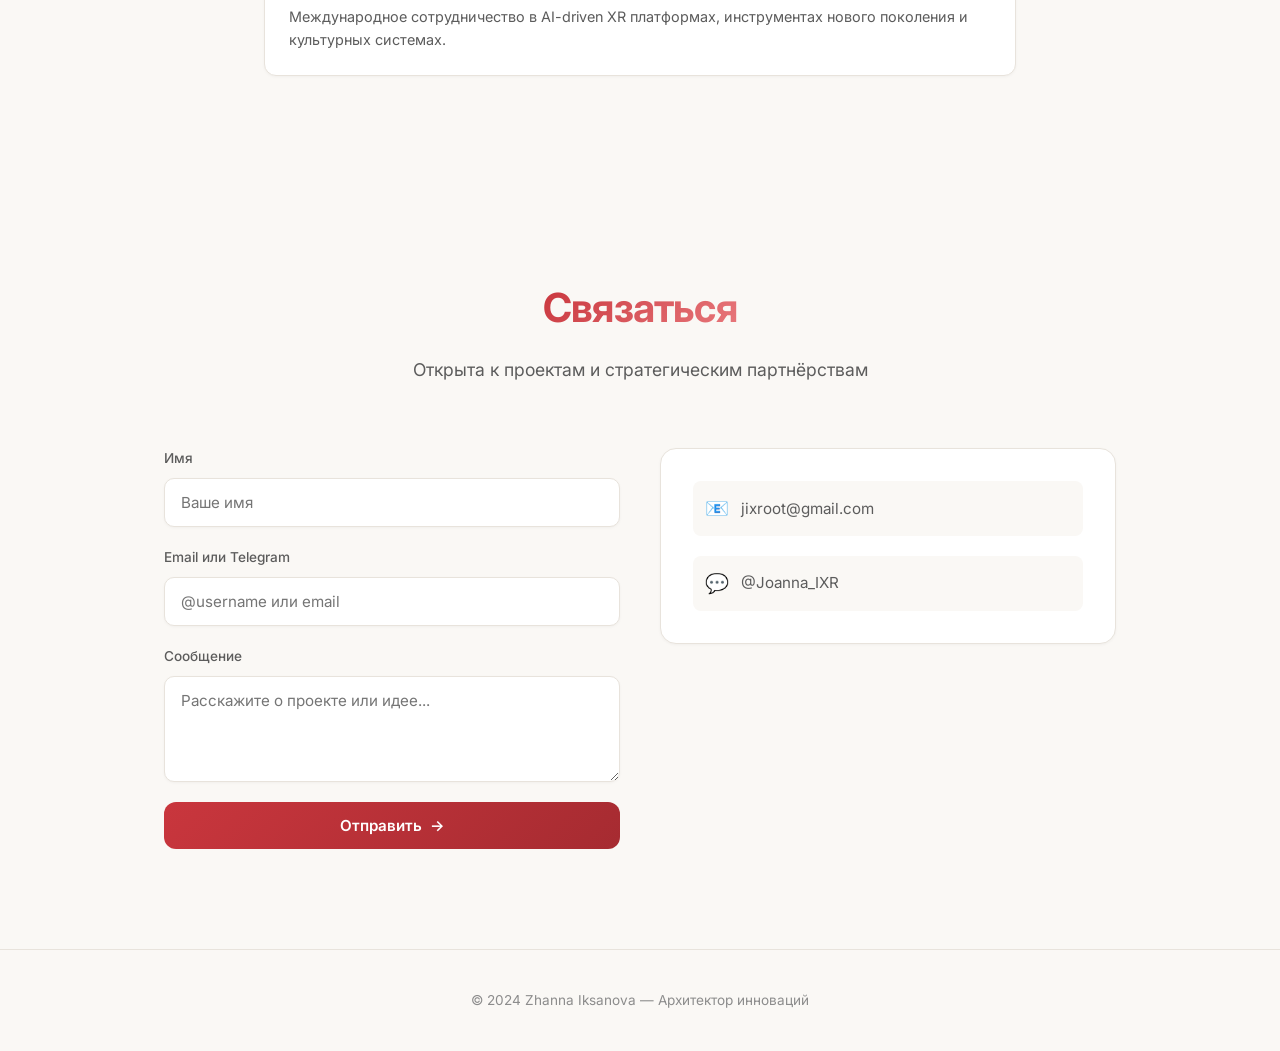
==== commit 99918cc4: "index.html" ====
--- a/index.html
+++ b/index.html
@@ -129,7 +129,7 @@
     <section class="contact" id="contact">
         <div class="section-header">
             <h2 class="section-title">
-                <span class="gradient-text" data-ru="Свяжемся?" data-en="Let's connect">Связаться</span>
+                <span class="gradient-text" data-ru="Связаться" data-en="Get in touch">Связаться</span>
             </h2>
             <p class="section-subtitle" data-ru="Открыта к проектам и стратегическим партнёрствам" data-en="Open to international projects and strategic partnerships">Открыта к проектам и стратегическим партнёрствам</p>
         </div>
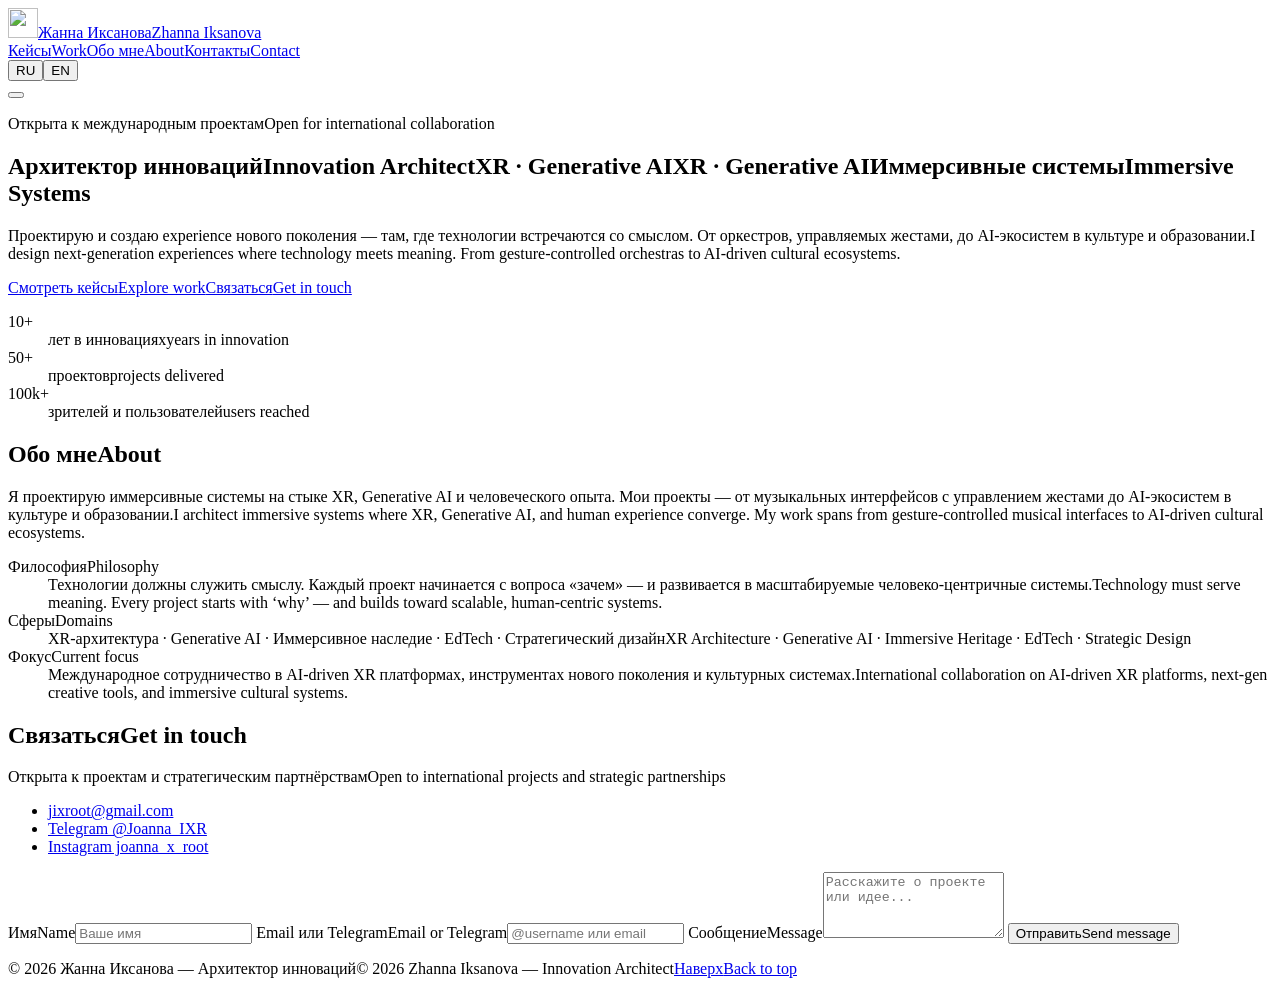
==== commit f1f0dcc3: "Add files via upload" ====
--- a/index.html
+++ b/index.html
@@ -1,180 +1,51 @@
-<!DOCTYPE html>
-<html lang="ru">
-<head>
-    <meta charset="UTF-8">
-    <meta name="viewport" content="width=device-width, initial-scale=1.0">
-    <title>Zhanna Iksanova — Innovation Architect | XR · Generative AI · Immersive Systems</title>
-    <meta name="description" content="Independent Innovation Architect. XR, Generative AI, Immersive Systems.">
-    <link rel="stylesheet" href="css/style.css">
-    <link rel="preconnect" href="https://fonts.googleapis.com">
-    <link href="https://fonts.googleapis.com/css2?family=Inter:wght@300;400;500;600;700;800&display=swap" rel="stylesheet">
-</head>
-<body>
-
-    <nav class="nav">
-        <div class="nav-inner">
-            <a href="#" class="logo">
-                <span class="logo-icon">✦</span>
-                Zhanna Iksanova
-            </a>
-            <div class="nav-right">
-                <div class="lang-switch">
-                    <button class="lang-btn active" data-lang="ru">RU</button>
-                    <span class="lang-divider">|</span>
-                    <button class="lang-btn" data-lang="en">EN</button>
-                </div>
-                <div class="nav-links">
-                    <a href="#work" data-ru="Кейсы" data-en="Work">Кейсы</a>
-                    <a href="#about" data-ru="Обо мне" data-en="About">Обо мне</a>
-                    <a href="#contact" data-ru="Контакты" data-en="Contact">Контакты</a>
-                </div>
-                <button class="menu-toggle">☰</button>
-            </div>
-        </div>
-    </nav>
-
-    <section class="hero" id="hero">
-        <div class="hero-content">
-            <div class="hero-badge">
-                <span class="badge-dot"></span>
-                <span data-ru="Открыта к международным проектам" data-en="Open for international collaboration">Открыта к международным проектам</span>
-            </div>
-            <h1 class="hero-title">
-                <span data-ru="Архитектор инноваций" data-en="Innovation Architect">Архитектор инноваций</span><br>
-                <span class="gradient-text">XR · Generative AI</span><br>
-                <span data-ru="Иммерсивные системы" data-en="Immersive Systems">Иммерсивные системы</span>
-            </h1>
-            <p class="hero-subtitle" data-ru="Проектирую и создаю experience нового поколения — там, где технологии встречаются со смыслом. От оркестров, управляемых жестами, до AI-экосистем в культуре и образовании." data-en="I design next-generation experiences where technology meets meaning. From gesture-controlled orchestras to AI-driven cultural ecosystems.">Проектирую и создаю experience нового поколения — там, где технологии встречаются со смыслом.</p>
-            <div class="hero-buttons">
-                <a href="#work" class="btn btn-primary">
-                    <span data-ru="Смотреть кейсы" data-en="Explore work">Смотреть кейсы</span>
-                    <span class="btn-arrow">→</span>
-                </a>
-                <a href="#contact" class="btn btn-secondary">
-                    <span data-ru="Связаться" data-en="Get in touch">Связаться</span>
-                </a>
-            </div>
-            <div class="hero-stats">
-                <div class="stat">
-                    <span class="stat-number">10+</span>
-                    <span class="stat-label" data-ru="лет в инновациях" data-en="years in innovation">лет в инновациях</span>
-                </div>
-                <div class="stat">
-                    <span class="stat-number">50+</span>
-                    <span class="stat-label" data-ru="проектов" data-en="projects delivered">проектов</span>
-                </div>
-                <div class="stat">
-                    <span class="stat-number">100k+</span>
-                    <span class="stat-label" data-ru="зрителей и пользователей" data-en="users reached">зрителей и пользователей</span>
-                </div>
-            </div>
-        </div>
-        <div class="hero-visual">
-            <div class="hero-card">
-                <div class="hero-card-header">
-                    <span class="card-dots">● ● ●</span>
-                </div>
-                <div class="hero-card-body">
-                    <div class="code-line"><span class="code-purple">const</span> <span class="code-blue">architect</span> = {</div>
-                    <div class="code-line">  domain: <span class="code-green">"XR · GenAI"</span>,</div>
-                    <div class="code-line">  mode: <span class="code-green">"immersive"</span>,</div>
-                    <div class="code-line">  vision: <span class="code-green">"human-centric"</span></div>
-                    <div class="code-line">};</div>
-                    <div class="code-line">&nbsp;</div>
-                    <div class="code-line cursor-blink">▌</div>
-                </div>
-            </div>
-        </div>
-    </section>
-
-    <section class="work" id="work">
-        <div class="section-header">
-            <h2 class="section-title">
-                <span class="gradient-text" data-ru="Избранные" data-en="Selected">Избранные</span>
-                <span data-ru="кейсы" data-en="work">кейсы</span>
-            </h2>
-            <p class="section-subtitle" data-ru="Ключевые проекты в XR, AI и иммерсивных системах" data-en="Key projects across XR, AI, and immersive systems">Ключевые проекты в XR, AI и иммерсивных системах</p>
-        </div>
-        <div class="work-grid" id="workGrid"></div>
-    </section>
-
-    <section class="about" id="about">
-        <div class="section-header">
-            <h2 class="section-title">
-                <span class="gradient-text" data-ru="Обо" data-en="About">Обо</span>
-                <span data-ru="мне" data-en="">мне</span>
-            </h2>
-        </div>
-        <div class="about-content">
-            <div class="about-text">
-                <p class="about-intro" data-ru="Я проектирую иммерсивные системы на стыке XR, Generative AI и человеческого опыта. Мои проекты — от музыкальных интерфейсов с управлением жестами до AI-экосистем в культуре и образовании." data-en="I architect immersive systems where XR, Generative AI, and human experience converge. My work spans from gesture-controlled musical interfaces to AI-driven cultural ecosystems.">Я проектирую иммерсивные системы на стыке XR, Generative AI и человеческого опыта.</p>
-                <div class="about-details">
-                    <div class="detail-block">
-                        <h4>💡 <span data-ru="Философия" data-en="Philosophy">Философия</span></h4>
-                        <p data-ru="Технологии должны служить смыслу. Каждый проект начинается с вопроса «зачем» — и развивается в масштабируемые человеко-центричные системы." data-en="Technology must serve meaning. Every project starts with 'why' — and builds toward scalable, human-centric systems.">Технологии должны служить смыслу.</p>
-                    </div>
-                    <div class="detail-block">
-                        <h4>🛠️ <span data-ru="Сферы" data-en="Domains">Сферы</span></h4>
-                        <p data-ru="XR-архитектура · Generative AI · Иммерсивное наследие · EdTech · Стратегический дизайн" data-en="XR Architecture · Generative AI · Immersive Heritage · EdTech · Strategic Design">XR-архитектура · Generative AI · Иммерсивное наследие · EdTech · Стратегический дизайн</p>
-                    </div>
-                    <div class="detail-block">
-                        <h4>🎯 <span data-ru="Фокус" data-en="Current focus">Фокус</span></h4>
-                        <p data-ru="Международное сотрудничество в AI-driven XR платформах, инструментах нового поколения и культурных системах." data-en="International collaboration on AI-driven XR platforms, next-gen creative tools, and immersive cultural systems.">Международное сотрудничество в AI-driven XR платформах и культурных системах.</p>
-                    </div>
-                </div>
-            </div>
-        </div>
-    </section>
-
-    <section class="contact" id="contact">
-        <div class="section-header">
-            <h2 class="section-title">
-                <span class="gradient-text" data-ru="Связаться" data-en="Get in touch">Связаться</span>
-            </h2>
-            <p class="section-subtitle" data-ru="Открыта к проектам и стратегическим партнёрствам" data-en="Open to international projects and strategic partnerships">Открыта к проектам и стратегическим партнёрствам</p>
-        </div>
-        <div class="contact-grid">
-            <form class="contact-form" id="contactForm">
-                <div class="form-group">
-                    <label for="name"><span data-ru="Имя" data-en="Name">Имя</span></label>
-                    <input type="text" id="name" data-ru-placeholder="Ваше имя" data-en-placeholder="Your name" placeholder="Ваше имя" required>
-                </div>
-                <div class="form-group">
-                    <label for="contact-info"><span data-ru="Email или Telegram" data-en="Email or Telegram">Email или Telegram</span></label>
-                    <input type="text" id="contact-info" data-ru-placeholder="@username или email" data-en-placeholder="@username or email" placeholder="@username или email" required>
-                </div>
-                <div class="form-group">
-                    <label for="message"><span data-ru="Сообщение" data-en="Message">Сообщение</span></label>
-                    <textarea id="message" rows="4" data-ru-placeholder="Расскажите о проекте или идее..." data-en-placeholder="Tell me about your project or idea..." placeholder="Расскажите о проекте или идее..." required></textarea>
-                </div>
-                <button type="submit" class="btn btn-primary btn-full">
-                    <span data-ru="Отправить" data-en="Send message">Отправить</span>
-                    <span class="btn-arrow">→</span>
-                </button>
-            </form>
-            <div class="contact-info">
-                <div class="contact-card">
-                    <div class="contact-links">
-                        <a href="mailto:jixroot@gmail.com" class="contact-link">
-                            <span class="contact-link-icon">📧</span>
-                            jixroot@gmail.com
-                        </a>
-                        <a href="https://t.me/Joanna_IXR" class="contact-link" target="_blank">
-                            <span class="contact-link-icon">💬</span>
-                            @Joanna_IXR
-                        </a>
-                    </div>
-                </div>
-            </div>
-        </div>
-    </section>
-
-    <footer class="footer">
-        <div class="footer-inner">
-            <p>© 2024 Zhanna Iksanova — <span data-ru="Архитектор инноваций" data-en="Innovation Architect">Архитектор инноваций</span></p>
-        </div>
-    </footer>
-
-    <script src="js/script.js"></script>
-</body>
-</html>
+<!doctype html><html lang="ru"><head><meta charset="utf-8"><meta name="viewport" content="width=device-width, initial-scale=1, viewport-fit=cover"><meta name="color-scheme" content="light">
+<title>Жанна Иксанова — архитектор инноваций | XR · Generative AI · иммерсивные системы</title><meta name="description" content="Жанна Иксанова — архитектор инноваций: XR, генеративный AI, иммерсивные системы. Реализованные проекты, концепции и экосистемы."><link rel="icon" type="image/png" sizes="32x32" href="images/icon-32.png"><link rel="icon" type="image/png" sizes="192x192" href="images/icon-192.png"><link rel="apple-touch-icon" href="images/apple-touch-icon.png"><meta property="og:type" content="website"><meta property="og:title" content="Жанна Иксанова — архитектор инноваций | XR · Generative AI · иммерсивные системы"><meta property="og:description" content="Жанна Иксанова — архитектор инноваций: XR, генеративный AI, иммерсивные системы. Реализованные проекты, концепции и экосистемы."><meta property="og:url" content="https://zhannaix.github.io/"><meta property="og:image" content="https://zhannaix.github.io/images/og-image.jpg"><meta property="og:image:width" content="1200"><meta property="og:image:height" content="628"><meta property="og:locale" content="ru_RU"><meta property="og:locale:alternate" content="en_US"><meta name="twitter:card" content="summary_large_image"><link rel="preconnect" href="https://fonts.googleapis.com"><link rel="preconnect" href="https://fonts.gstatic.com" crossorigin>
+<link href="https://fonts.googleapis.com/css2?family=Onest:wght@400;500;600&family=Unbounded:wght@400;500;600&display=swap" rel="stylesheet"><link rel="stylesheet" href="css/site.css"></head><body id="top" data-lang="ru" data-page="home" data-title-ru="Жанна Иксанова — архитектор инноваций | XR · Generative AI · иммерсивные системы" data-title-en="Zhanna Iksanova — Innovation Architect | XR · Generative AI · Immersive Systems"><header class="nav"><div class="wrap nav-inner"><a class="logo" href="index.html"><img class="mark" src="images/icon-64.png" width="30" height="30" alt=""><span class="logo-name"><span lang="ru">Жанна Иксанова</span><span lang="en">Zhanna Iksanova</span></span></a>
+<nav class="nav-links" aria-label="Основная навигация"><a href="cases.html" data-nav="cases"><span lang="ru">Кейсы</span><span lang="en">Work</span></a><a href="index.html#about" data-nav="about"><span lang="ru">Обо мне</span><span lang="en">About</span></a><a href="#contact" data-nav="contact"><span lang="ru">Контакты</span><span lang="en">Contact</span></a></nav>
+<div class="lang" role="group" aria-label="Язык / Language"><button type="button" data-language="ru" aria-pressed="true">RU</button><button type="button" data-language="en" aria-pressed="false">EN</button></div>
+<button class="menu-toggle" type="button" aria-expanded="false" aria-label="Меню"><span></span><span></span></button></div></header><main><section class="hero wrap"><p class="availability"><span lang="ru">Открыта к международным проектам</span><span lang="en">Open for international collaboration</span></p>
+<h1 class="display"><span class="h-line h-line-1"><span lang="ru">Архитектор инноваций</span><span lang="en">Innovation Architect</span></span><span class="h-line h-line-2"><span lang="ru">XR · Generative&nbsp;AI</span><span lang="en">XR · Generative&nbsp;AI</span></span><span class="h-line h-line-3"><span lang="ru">Иммерсивные системы</span><span lang="en">Immersive Systems</span></span></h1>
+<div class="hero-foot"><p class="hero-sub"><span lang="ru">Проектирую и создаю experience нового поколения — там, где технологии встречаются со смыслом. От оркестров, управляемых жестами, до AI-экосистем в культуре и образовании.</span><span lang="en">I design next-generation experiences where technology meets meaning. From gesture-controlled orchestras to AI-driven cultural ecosystems.</span></p>
+<div class="hero-actions"><a class="btn" href="cases.html"><span lang="ru">Смотреть кейсы</span><span lang="en">Explore work</span></a><a class="link" href="#contact"><span lang="ru">Связаться</span><span lang="en">Get in touch</span></a></div></div><dl class="stats"><div><dt>10+</dt><dd><span lang="ru">лет в инновациях</span><span lang="en">years in innovation</span></dd></div><div><dt>50+</dt><dd><span lang="ru">проектов</span><span lang="en">projects delivered</span></dd></div><div><dt>100k+</dt><dd><span lang="ru">зрителей и пользователей</span><span lang="en">users reached</span></dd></div></dl></section><section id="about" class="about wrap"><h2 class="title-l"><span lang="ru">Обо мне</span><span lang="en">About</span></h2><div class="about-body"><p class="about-intro"><span lang="ru">Я проектирую иммерсивные системы на стыке XR, Generative AI и человеческого опыта. Мои проекты — от музыкальных интерфейсов с управлением жестами до AI-экосистем в культуре и образовании.</span><span lang="en">I architect immersive systems where XR, Generative AI, and human experience converge. My work spans from gesture-controlled musical interfaces to AI-driven cultural ecosystems.</span></p><dl class="about-list"><div><dt><span lang="ru">Философия</span><span lang="en">Philosophy</span></dt><dd><span lang="ru">Технологии должны служить смыслу. Каждый проект начинается с вопроса «зачем» — и развивается в масштабируемые человеко-центричные системы.</span><span lang="en">Technology must serve meaning. Every project starts with ‘why’ — and builds toward scalable, human-centric systems.</span></dd></div><div><dt><span lang="ru">Сферы</span><span lang="en">Domains</span></dt><dd><span lang="ru">XR-архитектура · Generative AI · Иммерсивное наследие · EdTech · Стратегический дизайн</span><span lang="en">XR Architecture · Generative AI · Immersive Heritage · EdTech · Strategic Design</span></dd></div><div><dt><span lang="ru">Фокус</span><span lang="en">Current focus</span></dt><dd><span lang="ru">Международное сотрудничество в AI-driven XR платформах, инструментах нового поколения и культурных системах.</span><span lang="en">International collaboration on AI-driven XR platforms, next-gen creative tools, and immersive cultural systems.</span></dd></div></dl></div></section></main><section id="contact" class="contact"><div class="wrap contact-grid"><div><h2 class="title-l"><span lang="ru">Связаться</span><span lang="en">Get in touch</span></h2><p class="contact-sub"><span lang="ru">Открыта к проектам и стратегическим партнёрствам</span><span lang="en">Open to international projects and strategic partnerships</span></p>
+<ul class="contact-links"><li><a href="mailto:jixroot@gmail.com">jixroot@gmail.com</a></li><li><a href="https://t.me/Joanna_IXR" target="_blank" rel="noopener noreferrer">Telegram @Joanna_IXR</a></li><li><a href="https://www.instagram.com/joanna_x_root/" target="_blank" rel="noopener noreferrer">Instagram joanna_x_root</a></li></ul></div>
+<form class="contact-form" id="contactForm" novalidate>
+<label><span class="lbl"><span lang="ru">Имя</span><span lang="en">Name</span></span><input type="text" id="name" name="name" data-ph-ru="Ваше имя" data-ph-en="Your name" placeholder="Ваше имя" required></label>
+<label><span class="lbl"><span lang="ru">Email или Telegram</span><span lang="en">Email or Telegram</span></span><input type="text" id="contact-info" name="contact" data-ph-ru="@username или email" data-ph-en="@username or email" placeholder="@username или email" required></label>
+<label><span class="lbl"><span lang="ru">Сообщение</span><span lang="en">Message</span></span><textarea id="message" name="message" rows="4" data-ph-ru="Расскажите о проекте или идее..." data-ph-en="Tell me about your project or idea..." placeholder="Расскажите о проекте или идее..." required></textarea></label>
+<button type="submit" class="btn btn-light"><span lang="ru">Отправить</span><span lang="en">Send message</span></button><p class="form-status" role="status" aria-live="polite"></p></form></div>
+<footer class="foot wrap"><span><span lang="ru">© 2026 Жанна Иксанова — Архитектор инноваций</span><span lang="en">© 2026 Zhanna Iksanova — Innovation Architect</span></span><a href="#top" id="back-top"><span lang="ru">Наверх</span><span lang="en">Back to top</span></a></footer></section><script>
+(()=>{
+const body=document.body,langBtns=[...document.querySelectorAll('[data-language]')];
+function setLanguage(lang){lang=lang==='en'?'en':'ru';body.dataset.lang=lang;document.documentElement.lang=lang;
+ langBtns.forEach(b=>b.setAttribute('aria-pressed',String(b.dataset.language===lang)));
+ document.querySelectorAll('[data-ph-ru]').forEach(el=>el.placeholder=el.dataset[lang==='ru'?'phRu':'phEn']);
+ if(body.dataset.titleRu)document.title=body.dataset[lang==='ru'?'titleRu':'titleEn'];
+ try{localStorage.setItem('lang',lang)}catch(e){}}
+langBtns.forEach(b=>b.addEventListener('click',()=>setLanguage(b.dataset.language)));
+let saved='ru';try{saved=localStorage.getItem('lang')||'ru'}catch(e){}setLanguage(saved);
+const toggle=document.querySelector('.menu-toggle'),links=document.querySelector('.nav-links');
+toggle.addEventListener('click',()=>{const o=links.classList.toggle('open');toggle.setAttribute('aria-expanded',String(o));});
+links.querySelectorAll('a').forEach(a=>a.addEventListener('click',()=>{links.classList.remove('open');toggle.setAttribute('aria-expanded','false');}));
+document.getElementById('back-top').addEventListener('click',e=>{e.preventDefault();window.scrollTo({top:0,behavior:matchMedia('(prefers-reduced-motion: reduce)').matches?'auto':'smooth'});});
+const views=[...document.querySelectorAll('.view')];
+if(views.length){
+ function route(){const id=decodeURIComponent(location.hash.slice(1));const el=id&&document.getElementById(id);
+  let v=views.find(x=>x.dataset.view===id)||(el&&el.closest('.view'));
+  if(v){views.forEach(x=>x.hidden=x!==v);}else if(!views.some(x=>!x.hidden)){views.forEach((x,i)=>x.hidden=i!==0);}
+  const cur=views.find(x=>!x.hidden).dataset.view;
+  document.querySelectorAll('[data-nav]').forEach(a=>a.toggleAttribute('aria-current',(a.dataset.nav==='cases'&&cur!=='home')||(a.dataset.nav==='about'&&id==='about')));
+  if(v&&v.dataset.view===id){window.scrollTo(0,0);}else if(el){el.scrollIntoView();}
+ }
+ window.addEventListener('hashchange',route);route();
+}else{const pg=body.dataset.page||'home';document.querySelectorAll('[data-nav]').forEach(a=>a.toggleAttribute('aria-current',a.dataset.nav==='cases'&&pg!=='home'));}
+const form=document.getElementById('contactForm');
+form.addEventListener('submit',async e=>{e.preventDefault();const st=form.querySelector('.form-status'),lang=body.dataset.lang;
+ const msg={ru:{need:'Заполните все три поля.',sending:'Отправка…',ok:'Спасибо! Я свяжусь с вами в ближайшее время.',err:'Не удалось отправить. Напишите мне в Telegram: @Joanna_IXR',pv:'В превью форма не отправляется. На сайте сообщение уйдёт в вашу Google-таблицу.'},
+            en:{need:'Please fill in all three fields.',sending:'Sending…',ok:'Thank you! I’ll get back to you soon.',err:'Couldn’t send. Message me on Telegram: @Joanna_IXR',pv:'The form doesn’t send in this preview. On the live site, messages go to your Google Sheet.'}}[lang];
+ if(!form.checkValidity()){st.textContent=msg.need;return;}
+ const btn=form.querySelector('button');btn.disabled=true;st.textContent=msg.sending;
+ try{await fetch('https://script.google.com/macros/s/AKfycbxoZCzNRQo8dFfOddq-DYVePMU8P7vgCfyHF1Z79HL2Y_UBNC90lDNvpIFGMXM8gjHw/exec',{method:'POST',mode:'no-cors',headers:{'Content-Type':'application/json'},body:JSON.stringify({name:document.getElementById('name').value,contact:document.getElementById('contact-info').value,message:document.getElementById('message').value})});st.textContent=msg.ok;form.reset();}
+ catch(err){st.textContent=msg.err;}finally{btn.disabled=false;}
+});
+})();
+</script></body></html>
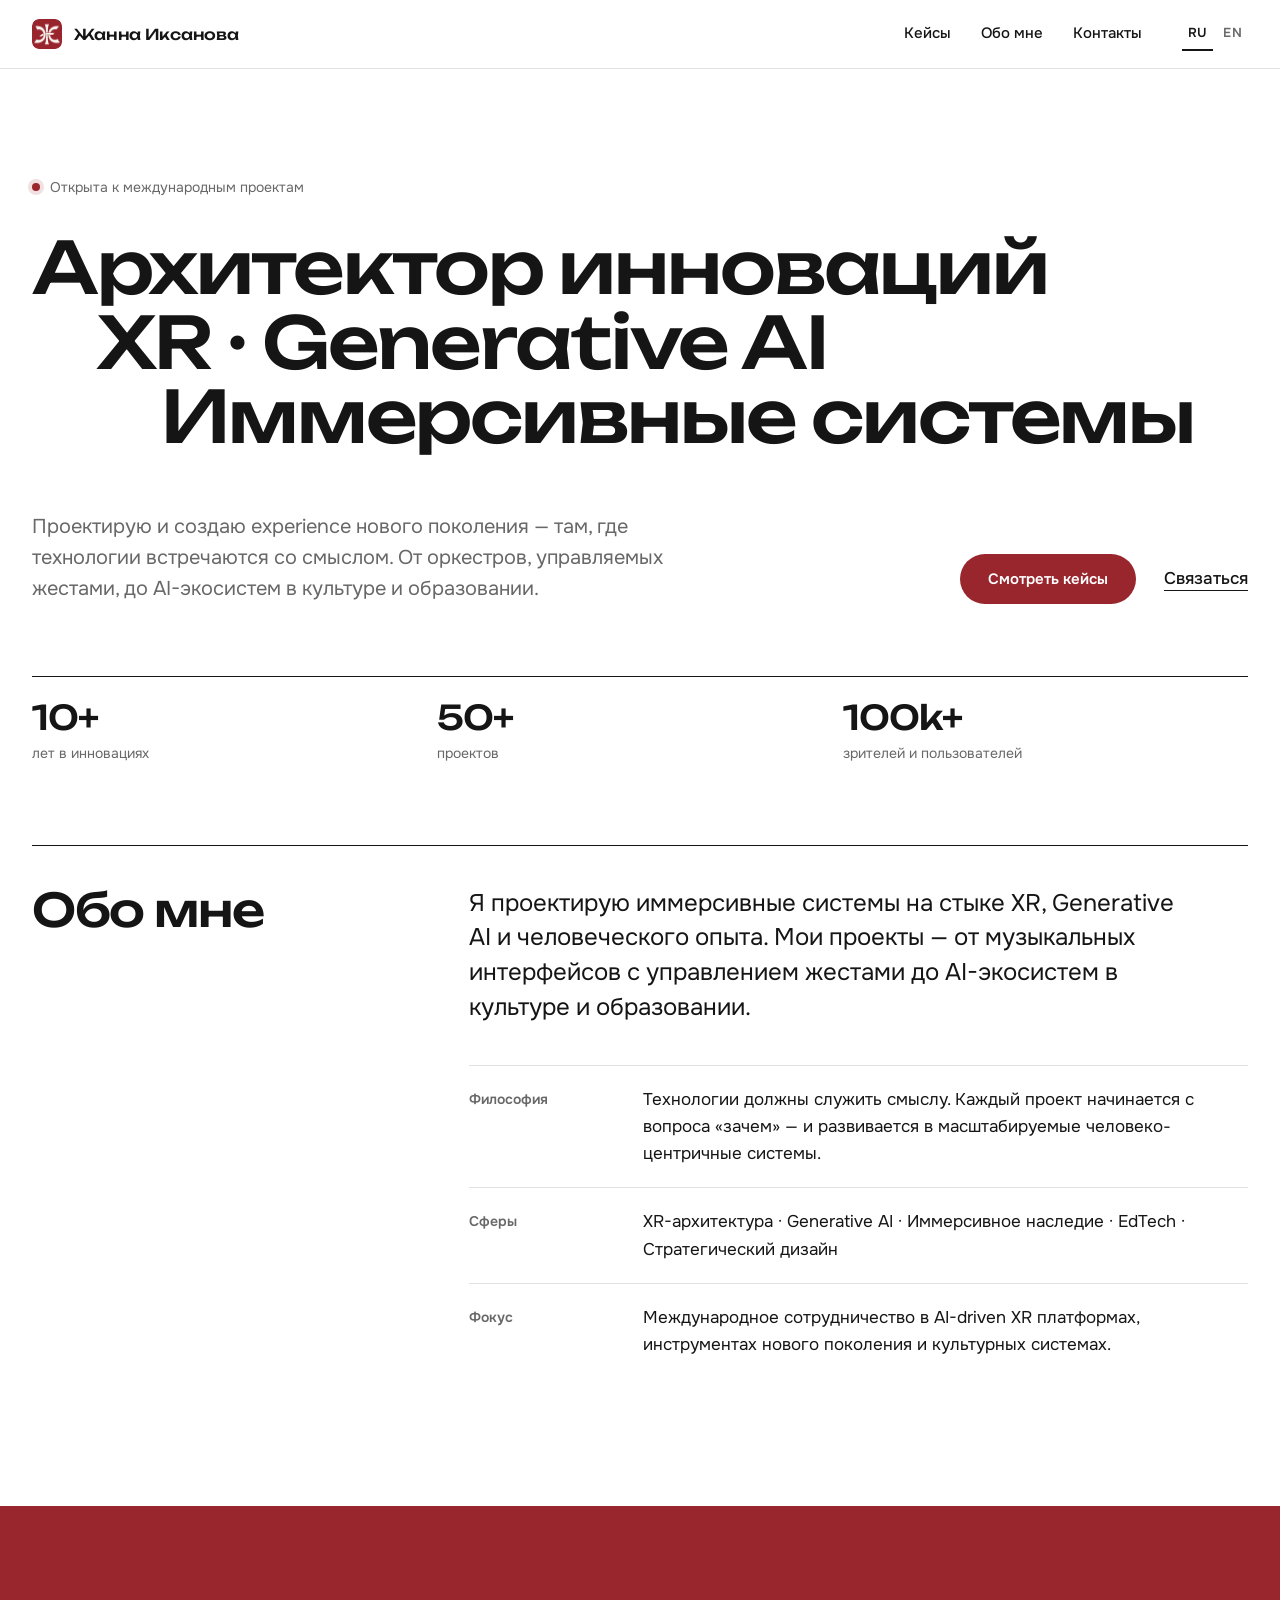
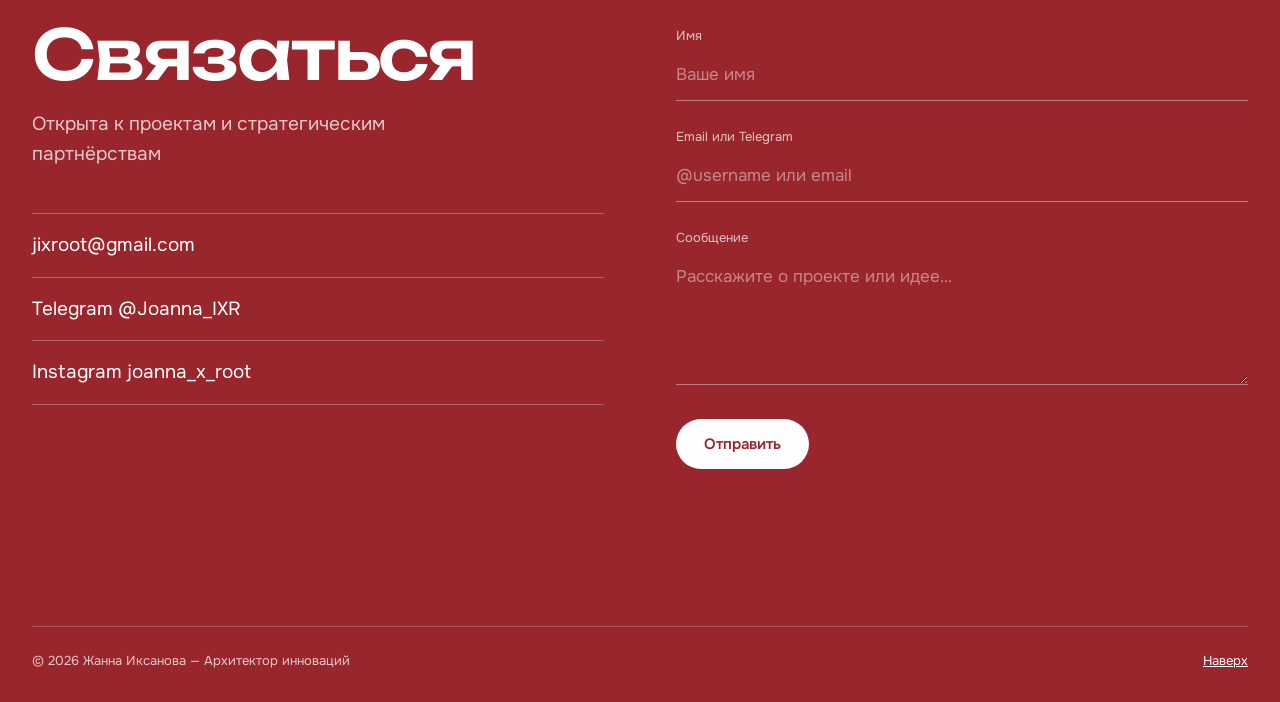
==== commit 848064b3: "Add files via upload" ====
--- a/index.html
+++ b/index.html
@@ -1,6 +1,6 @@
 <!doctype html><html lang="ru"><head><meta charset="utf-8"><meta name="viewport" content="width=device-width, initial-scale=1, viewport-fit=cover"><meta name="color-scheme" content="light">
-<title>Жанна Иксанова — архитектор инноваций | XR · Generative AI · иммерсивные системы</title><meta name="description" content="Жанна Иксанова — архитектор инноваций: XR, генеративный AI, иммерсивные системы. Реализованные проекты, концепции и экосистемы."><link rel="icon" type="image/png" sizes="32x32" href="images/icon-32.png"><link rel="icon" type="image/png" sizes="192x192" href="images/icon-192.png"><link rel="apple-touch-icon" href="images/apple-touch-icon.png"><meta property="og:type" content="website"><meta property="og:title" content="Жанна Иксанова — архитектор инноваций | XR · Generative AI · иммерсивные системы"><meta property="og:description" content="Жанна Иксанова — архитектор инноваций: XR, генеративный AI, иммерсивные системы. Реализованные проекты, концепции и экосистемы."><meta property="og:url" content="https://zhannaix.github.io/"><meta property="og:image" content="https://zhannaix.github.io/images/og-image.jpg"><meta property="og:image:width" content="1200"><meta property="og:image:height" content="628"><meta property="og:locale" content="ru_RU"><meta property="og:locale:alternate" content="en_US"><meta name="twitter:card" content="summary_large_image"><link rel="preconnect" href="https://fonts.googleapis.com"><link rel="preconnect" href="https://fonts.gstatic.com" crossorigin>
-<link href="https://fonts.googleapis.com/css2?family=Onest:wght@400;500;600&family=Unbounded:wght@400;500;600&display=swap" rel="stylesheet"><link rel="stylesheet" href="css/site.css"></head><body id="top" data-lang="ru" data-page="home" data-title-ru="Жанна Иксанова — архитектор инноваций | XR · Generative AI · иммерсивные системы" data-title-en="Zhanna Iksanova — Innovation Architect | XR · Generative AI · Immersive Systems"><header class="nav"><div class="wrap nav-inner"><a class="logo" href="index.html"><img class="mark" src="images/icon-64.png" width="30" height="30" alt=""><span class="logo-name"><span lang="ru">Жанна Иксанова</span><span lang="en">Zhanna Iksanova</span></span></a>
+<title>Жанна Иксанова — архитектор инноваций | XR · Generative AI · иммерсивные системы</title><meta name="description" content="Жанна Иксанова — архитектор инноваций: XR, генеративный AI, иммерсивные системы. Реализованные проекты, концепции и экосистемы."><link rel="icon" type="image/png" sizes="32x32" href="icon-32.png"><link rel="icon" type="image/png" sizes="192x192" href="icon-192.png"><link rel="apple-touch-icon" href="apple-touch-icon.png"><meta property="og:type" content="website"><meta property="og:title" content="Жанна Иксанова — архитектор инноваций | XR · Generative AI · иммерсивные системы"><meta property="og:description" content="Жанна Иксанова — архитектор инноваций: XR, генеративный AI, иммерсивные системы. Реализованные проекты, концепции и экосистемы."><meta property="og:url" content="https://zhannaix.github.io/"><meta property="og:image" content="https://zhannaix.github.io/og-image.jpg"><meta property="og:image:width" content="1200"><meta property="og:image:height" content="628"><meta property="og:locale" content="ru_RU"><meta property="og:locale:alternate" content="en_US"><meta name="twitter:card" content="summary_large_image"><link rel="preconnect" href="https://fonts.googleapis.com"><link rel="preconnect" href="https://fonts.gstatic.com" crossorigin>
+<link href="https://fonts.googleapis.com/css2?family=Onest:wght@400;500;600&family=Unbounded:wght@400;500;600&display=swap" rel="stylesheet"><link rel="stylesheet" href="site.css"></head><body id="top" data-lang="ru" data-page="home" data-title-ru="Жанна Иксанова — архитектор инноваций | XR · Generative AI · иммерсивные системы" data-title-en="Zhanna Iksanova — Innovation Architect | XR · Generative AI · Immersive Systems"><header class="nav"><div class="wrap nav-inner"><a class="logo" href="index.html"><img class="mark" src="icon-64.png" width="30" height="30" alt=""><span class="logo-name"><span lang="ru">Жанна Иксанова</span><span lang="en">Zhanna Iksanova</span></span></a>
 <nav class="nav-links" aria-label="Основная навигация"><a href="cases.html" data-nav="cases"><span lang="ru">Кейсы</span><span lang="en">Work</span></a><a href="index.html#about" data-nav="about"><span lang="ru">Обо мне</span><span lang="en">About</span></a><a href="#contact" data-nav="contact"><span lang="ru">Контакты</span><span lang="en">Contact</span></a></nav>
 <div class="lang" role="group" aria-label="Язык / Language"><button type="button" data-language="ru" aria-pressed="true">RU</button><button type="button" data-language="en" aria-pressed="false">EN</button></div>
 <button class="menu-toggle" type="button" aria-expanded="false" aria-label="Меню"><span></span><span></span></button></div></header><main><section class="hero wrap"><p class="availability"><span lang="ru">Открыта к международным проектам</span><span lang="en">Open for international collaboration</span></p>
--- a/site.css
+++ b/site.css
@@ -0,0 +1,264 @@
+/* Zhanna Iksanova — site styles
+   Палитра: белая «стена галереи», чернильный текст, фирменный красный.
+   Шрифты: Unbounded (заголовки), Onest (текст). */
+:root{
+  --paper:#ffffff;
+  --surface:#f2f2ef;
+  --ink:#151515;
+  --muted:#686868;
+  --rule:#e2e2df;
+  --red:#99252d;      /* фирменный винный, как в монограмме */
+  --red-deep:#761c23; /* наведение */
+  --display:'Unbounded',ui-sans-serif,system-ui,sans-serif;
+  --text:'Onest',ui-sans-serif,system-ui,-apple-system,'Segoe UI',Roboto,sans-serif;
+  --nav-h:68px;
+  box-sizing:border-box;
+  padding-top:env(safe-area-inset-top,0px);
+  padding-bottom:env(safe-area-inset-bottom,0px);
+}
+*,*::before,*::after{box-sizing:inherit}
+html{scroll-behavior:smooth;scroll-padding-top:calc(var(--nav-h) + 24px + env(safe-area-inset-top,0px))}
+body{margin:0;padding-top:var(--nav-h);background:var(--paper);color:var(--ink);font:400 17px/1.6 var(--text);-webkit-font-smoothing:antialiased;text-rendering:optimizeLegibility}
+body[data-lang="ru"] [lang="en"],body[data-lang="en"] [lang="ru"]{display:none!important}
+h1,h2,h3,p,dl,dd,ol,ul,figure{margin:0}
+ol,ul{padding:0;list-style:none}
+a{color:inherit}
+img{max-width:100%;display:block}
+button{font:inherit;color:inherit;cursor:pointer}
+:focus-visible{outline:2px solid var(--red);outline-offset:3px}
+::selection{background:#ecd3d5}
+[hidden]{display:none!important}
+.wrap{width:min(1240px,100% - 64px);margin-inline:auto}
+
+/* ---------- Навигация ---------- */
+.nav{position:fixed;inset:0 0 auto 0;z-index:50;padding-top:env(safe-area-inset-top,0px);background:rgba(255,255,255,.9);-webkit-backdrop-filter:blur(14px);backdrop-filter:blur(14px);border-bottom:1px solid var(--rule)}
+.nav-inner{height:var(--nav-h);display:flex;align-items:center;gap:40px}
+.logo{display:inline-flex;align-items:center;gap:12px;font:500 15px/1 var(--display);letter-spacing:-.01em;text-decoration:none;margin-right:auto;white-space:nowrap}
+.mark{width:30px;height:30px;flex:none;display:block;border-radius:7px}
+.nav-links{display:flex;gap:30px}
+.nav-links a{font-size:15px;font-weight:500;text-decoration:none;padding:6px 0;border-bottom:2px solid transparent}
+.nav-links a:hover{color:var(--red)}
+.nav-links a[aria-current]{border-bottom-color:var(--red)}
+.lang{display:flex;gap:4px}
+.lang button{border:0;background:none;padding:6px 6px;font-size:13px;font-weight:600;color:var(--muted);letter-spacing:.02em;border-bottom:2px solid transparent}
+.lang button[aria-pressed="true"]{color:var(--ink);border-bottom-color:var(--ink)}
+.menu-toggle{display:none;border:0;background:none;width:40px;height:40px;position:relative}
+.menu-toggle span{position:absolute;left:10px;right:10px;height:2px;background:var(--ink);transition:transform .25s}
+.menu-toggle span:first-child{top:15px}.menu-toggle span:last-child{top:23px}
+.menu-toggle[aria-expanded="true"] span:first-child{transform:translateY(4px) rotate(45deg)}
+.menu-toggle[aria-expanded="true"] span:last-child{transform:translateY(-4px) rotate(-45deg)}
+
+/* ---------- Кнопки и ссылки ---------- */
+.btn{display:inline-flex;align-items:center;justify-content:center;min-height:50px;padding:0 28px;border-radius:999px;border:0;background:var(--red);color:#fff;font-weight:600;font-size:15px;text-decoration:none;transition:background .2s}
+.btn:hover{background:var(--red-deep)}
+.btn-light{background:#fff;color:var(--red)}
+.btn-light:hover{background:#f3e4e5}
+.link{font-weight:500;text-decoration:underline;text-decoration-thickness:1px;text-underline-offset:6px}
+.link:hover{color:var(--red)}
+
+/* ---------- Первый экран ---------- */
+.hero{padding:104px 0 80px}
+.availability{display:inline-flex;align-items:center;gap:10px;font-size:14px;color:var(--muted)}
+.availability::before{content:"";width:8px;height:8px;border-radius:50%;background:var(--red);box-shadow:0 0 0 4px rgba(153,37,45,.14)}
+.display{font-family:var(--display);font-weight:500;letter-spacing:-.03em}
+.hero h1{font-size:clamp(34px,5.6vw,80px);line-height:1.04;margin:32px 0 56px}
+.h-line{display:block;animation:rise .9s cubic-bezier(.2,.7,.2,1) both}
+.h-line-2{padding-left:.9em;animation-delay:.08s}
+.h-line-3{padding-left:1.8em;animation-delay:.16s}
+@keyframes rise{from{opacity:0;transform:translateY(.4em)}to{opacity:1;transform:none}}
+.hero-foot{display:grid;grid-template-columns:minmax(0,1fr) auto;gap:40px;align-items:end}
+.hero-sub{font-size:20px;line-height:1.55;color:var(--muted);max-width:34em}
+.hero-actions{display:flex;align-items:center;gap:28px}
+.stats{display:grid;grid-template-columns:repeat(3,1fr);margin-top:72px;border-top:1px solid var(--ink)}
+.stats>div{padding:22px 24px 0 0}
+.stats dt{font:500 34px/1.1 var(--display);letter-spacing:-.03em}
+.stats dd{font-size:14px;color:var(--muted);margin-top:6px}
+.hero-compact{padding-bottom:56px}
+.hero-compact h1{font-size:clamp(30px,4.4vw,62px);margin-bottom:44px}
+
+/* ---------- Как я работаю ---------- */
+.steps{padding-bottom:24px}
+.kicker{font-size:15px;font-weight:600;margin-bottom:18px}
+.steps ol{display:grid;grid-template-columns:repeat(4,1fr);gap:24px;counter-reset:step}
+.steps li{counter-increment:step;border-top:1px solid var(--ink);padding-top:16px}
+.steps li::before{content:counter(step);display:block;font:500 14px/1 var(--display);color:var(--red);margin-bottom:14px}
+.steps strong{display:block;font-weight:600;font-size:17px;line-height:1.35}
+.steps span{display:block;font-size:15px;color:var(--muted);margin-top:4px}
+
+/* ---------- Индекс разделов (главный акцент) ---------- */
+.sections{padding:96px 0 120px}
+.index-row{display:grid;grid-template-columns:minmax(0,1fr) minmax(240px,340px);gap:40px;align-items:end;padding:34px 0 38px;border-top:1px solid var(--ink);text-decoration:none}
+.index-row:last-child{border-bottom:1px solid var(--ink)}
+.index-title{font:500 clamp(40px,7.4vw,112px)/.95 var(--display);letter-spacing:-.045em;transition:color .25s}
+.index-title sup{font-size:.22em;letter-spacing:0;color:var(--red);vertical-align:top;position:relative;top:.5em;margin-left:.2em}
+.index-row:hover .index-title{color:var(--red)}
+.index-meta{display:flex;flex-direction:column;gap:12px;padding-bottom:8px}
+.index-lead{font-size:15px;line-height:1.5}
+.index-names{font-size:13px;line-height:1.5;color:var(--muted)}
+
+/* ---------- Страница раздела ---------- */
+.page-head{padding:72px 0 0}
+.back{font-size:14px;color:var(--muted);text-decoration:none}
+.back:hover{color:var(--red)}
+.page-title{font-size:clamp(34px,10.6vw,140px);line-height:.95;letter-spacing:-.045em;margin:28px 0 24px}
+.page-lead{font-size:19px;line-height:1.55;color:var(--muted);max-width:38em}
+.tabs{display:flex;flex-wrap:wrap;gap:8px 32px;margin-top:44px;padding-bottom:18px;border-bottom:1px solid var(--rule)}
+.tabs a{font-size:16px;font-weight:500;text-decoration:none;padding-bottom:6px;border-bottom:2px solid transparent}
+.tabs a sup{color:var(--red);font-size:11px;margin-left:3px}
+.tabs a:hover{color:var(--red)}
+.tabs a[aria-current="page"]{border-bottom-color:var(--red)}
+.cases-wrap{padding:8px 0 120px}
+
+.toc{margin:28px 0 24px}
+.toc a{display:grid;grid-template-columns:minmax(0,1.3fr) minmax(0,1.5fr) 92px minmax(0,.7fr);gap:24px;align-items:baseline;padding:14px 0;border-bottom:1px solid var(--rule);text-decoration:none}
+.toc-title{font-weight:600;font-size:16px}
+.toc-ctx{font-size:14px;color:var(--muted)}
+.toc-st{font-size:13px;color:var(--muted);text-align:right}
+.toc-yr{font-size:14px;color:var(--ink);font-variant-numeric:tabular-nums}
+.toc a:hover .toc-title{color:var(--red)}
+
+/* ---------- Кейс ---------- */
+.case{display:grid;grid-template-columns:280px minmax(0,1fr);column-gap:64px;padding:72px 0;border-top:1px solid var(--ink)}
+.case-head{grid-column:2;grid-row:1}
+.case-body{grid-column:2;grid-row:2}
+.case-facts{grid-column:1;grid-row:1/span 2}
+.case-facts{position:sticky;top:calc(var(--nav-h) + 32px);align-self:start;display:flex;flex-direction:column;gap:22px}
+.status{display:inline-flex;align-items:center;gap:9px;font-size:13px;font-weight:600}
+.status::before{content:"";width:9px;height:9px;border-radius:50%;background:var(--muted)}
+.status.is-live::before{background:var(--red)}
+.status.is-concept::before{background:transparent;border:1.5px solid var(--red)}
+.fact{display:flex;flex-direction:column;gap:4px}
+.fact-k{font-size:13px;color:var(--muted)}
+.fact-v{font-size:15px;line-height:1.45}
+.numbers{display:flex;flex-direction:column;gap:16px;padding-top:20px;border-top:1px solid var(--rule)}
+.numbers dt{font:500 30px/1.05 var(--display);letter-spacing:-.03em}
+.numbers dd{font-size:13px;color:var(--muted);margin-top:4px}
+.case-cat{font-size:14px;color:var(--muted)}
+.case-title{font:500 clamp(28px,3.2vw,46px)/1.08 var(--display);letter-spacing:-.03em;margin:10px 0 20px;max-width:18em}
+.case-summary{font-size:20px;line-height:1.5;max-width:34em}
+.media{display:grid;gap:10px;margin:36px 0 8px}
+.case-body>.case-fields:first-child{margin-top:32px}
+.media:empty{display:none}
+.media-cap{font-size:13px;color:var(--muted);margin-top:4px}
+.media img{width:100%;height:100%;object-fit:cover;border-radius:6px;background:var(--surface)}
+.media-1 img{aspect-ratio:16/9}
+.media-2{grid-template-columns:1fr 1fr}.media-2 img{aspect-ratio:4/3}
+.media-3{grid-template-columns:2fr 1fr;grid-template-rows:1fr 1fr;height:clamp(260px,34vw,460px)}
+.media-3 img:first-child{grid-row:span 2}
+.media-illus img{aspect-ratio:2/1;object-fit:contain;background:var(--surface);border-radius:6px}
+.case-fields{margin-top:32px}
+.case-fields>div{display:grid;grid-template-columns:150px minmax(0,1fr);gap:24px;padding:18px 0;border-top:1px solid var(--rule)}
+.case-fields dt{font-size:14px;font-weight:600;color:var(--muted);padding-top:2px}
+.case-fields dd{font-size:16px;line-height:1.65;max-width:62ch}
+.case-tags{font-size:13px;color:var(--muted);margin-top:18px}
+.case-links{display:flex;flex-wrap:wrap;gap:12px 24px;margin-top:22px;padding-top:18px;border-top:1px solid var(--rule)}
+.case-links a{font-size:14px;font-weight:500;text-decoration:underline;text-decoration-thickness:1px;text-underline-offset:5px}
+.case-links a:hover{color:var(--red)}
+.case-links a.quiet{color:var(--muted);margin-left:auto}
+.todo{background:#fff0b3;color:#5c4700;padding:1px 6px;border-radius:3px;font-style:normal}
+.note{font-size:13px;color:var(--muted);max-width:62em;margin-top:8px;padding-top:24px;border-top:1px solid var(--ink)}
+.next{display:block;margin-top:72px;padding-top:28px;border-top:1px solid var(--ink);text-decoration:none}
+.next-k{display:block;font-size:14px;color:var(--muted)}
+.next-t{display:block;font:500 clamp(36px,6vw,84px)/1 var(--display);letter-spacing:-.04em;margin-top:12px;transition:color .25s}
+.next:hover .next-t{color:var(--red)}
+
+/* ---------- Обо мне ---------- */
+.about{display:grid;grid-template-columns:minmax(0,4fr) minmax(0,8fr);gap:48px;padding:40px 0 128px;border-top:1px solid var(--ink)}
+.about{padding-top:40px}
+.title-l{font:500 clamp(30px,3.6vw,50px)/1.05 var(--display);letter-spacing:-.03em}
+.about-intro{font-size:24px;line-height:1.45;max-width:30em}
+.about-list{margin-top:40px}
+.about-list>div{display:grid;grid-template-columns:150px minmax(0,1fr);gap:24px;padding:20px 0;border-top:1px solid var(--rule)}
+.about-list dt{font-size:14px;font-weight:600;color:var(--muted);padding-top:2px}
+.about-list dd{font-size:17px;line-height:1.6}
+
+/* ---------- Контакты ---------- */
+.contact{background:var(--red);color:#fff;padding-top:112px}
+.contact-grid{display:grid;grid-template-columns:minmax(0,1fr) minmax(0,1fr);gap:72px}
+.contact .title-l{font-size:clamp(40px,5.4vw,76px)}
+.contact-sub{font-size:19px;color:rgba(255,255,255,.75);margin-top:18px;max-width:24em}
+.contact-links{margin-top:44px;border-top:1px solid rgba(255,255,255,.28)}
+.contact-links li{border-bottom:1px solid rgba(255,255,255,.28)}
+.contact-links a{display:block;padding:16px 0;font-size:19px;text-decoration:none}
+.contact-links a:hover{text-decoration:underline;text-underline-offset:6px}
+.contact-form{display:flex;flex-direction:column;gap:26px;padding-top:8px}
+.contact-form label{display:flex;flex-direction:column;gap:6px}
+.lbl{font-size:13px;color:rgba(255,255,255,.72)}
+.contact-form input,.contact-form textarea{font:inherit;font-size:17px;color:#fff;background:transparent;border:0;border-bottom:1px solid rgba(255,255,255,.4);padding:8px 0 12px;resize:vertical;border-radius:0}
+.contact-form input::placeholder,.contact-form textarea::placeholder{color:rgba(255,255,255,.45)}
+.contact-form input:focus,.contact-form textarea:focus{outline:none;border-bottom-color:#fff}
+.contact-form .btn{align-self:flex-start;margin-top:8px}
+.contact :focus-visible{outline-color:#fff}
+.form-status{font-size:14px;color:rgba(255,255,255,.85);min-height:1.4em}
+.foot{display:flex;justify-content:space-between;gap:20px;flex-wrap:wrap;margin-top:112px;padding:24px 0 30px;border-top:1px solid rgba(255,255,255,.22);font-size:13px;color:rgba(255,255,255,.75)}
+.foot a{color:#fff}
+
+/* ---------- Адаптив ---------- */
+@media (max-width:980px){
+  .case{grid-template-columns:1fr;row-gap:28px}
+  .case-head,.case-facts,.case-body{grid-column:1;grid-row:auto}
+  .case-facts{position:static;display:grid;grid-template-columns:1fr 1fr;gap:16px 24px}
+  .case-facts .status{grid-column:1/-1}
+  .numbers{grid-column:1/-1;flex-direction:row;flex-wrap:wrap;gap:16px 32px}
+  .about{grid-template-columns:1fr}
+  .contact-grid{grid-template-columns:1fr;gap:56px}
+}
+@media (max-width:820px){
+  :root{--nav-h:60px}
+  .wrap{width:calc(100% - 40px)}
+  .nav-inner{gap:12px}
+  .menu-toggle{display:block;order:3}
+  .nav-links{display:none;position:absolute;left:0;right:0;top:100%;flex-direction:column;gap:0;background:#fff;border-bottom:1px solid var(--rule);padding:8px 20px 16px}
+  .nav-links.open{display:flex}
+  .nav-links a{padding:14px 0;border-bottom:1px solid var(--rule);font-size:17px}
+  .nav-links a[aria-current]{border-bottom-color:var(--rule);color:var(--red)}
+  .hero{padding:56px 0 56px}
+  .hero h1{margin:24px 0 36px}
+  .h-line-2{padding-left:.5em}.h-line-3{padding-left:1em}
+  .hero-foot{grid-template-columns:1fr;gap:28px}
+  .hero-sub{font-size:17px}
+  .stats{margin-top:48px}
+  .stats dt{font-size:26px}
+  .steps ol{grid-template-columns:1fr 1fr;gap:20px}
+  .sections{padding:64px 0 80px}
+  .index-row{grid-template-columns:1fr;gap:16px;padding:26px 0 28px}
+  .index-title{font-size:clamp(32px,10.4vw,80px)}
+  .page-head{padding-top:40px}
+  .page-lead{font-size:16px}
+  .tabs{gap:6px 22px;margin-top:32px}
+  .toc a{grid-template-columns:1fr;gap:2px}
+  .toc-st{text-align:left}
+  .toc-yr{font-size:13px}
+  .mark{width:26px;height:26px}
+  .logo{gap:9px}
+  .case{padding:48px 0}
+  .case-facts{grid-template-columns:1fr}
+  .case-summary{font-size:17px}
+  .media-3{grid-template-columns:1fr 1fr;grid-template-rows:auto;height:auto}
+  .media-3 img:first-child{grid-row:auto;grid-column:1/-1;aspect-ratio:16/10}
+  .media-3 img{aspect-ratio:4/3}
+  .case-fields>div,.about-list>div{grid-template-columns:1fr;gap:4px}
+  .case-links a.quiet{margin-left:0}
+  .about-intro{font-size:19px}
+  .contact{padding-top:72px}
+  .contact-links a{font-size:17px}
+  .foot{margin-top:72px}
+}
+@media (max-width:560px){
+  .hero h1{font-size:clamp(28px,8.6vw,44px)}
+  .h-line-2,.h-line-3{padding-left:0}
+  .stats dt{font-size:22px}
+  .stats>div{padding-right:10px}
+}
+@media (prefers-reduced-motion:reduce){
+  html{scroll-behavior:auto}
+  .h-line{animation:none}
+  *{transition:none!important}
+}
+@media print{
+  .nav,.contact-form,.menu-toggle,.lang,.media,.next{display:none}
+  body{padding-top:0}
+  .case{break-inside:avoid-page}
+  .case-facts{position:static}
+  .contact{background:none;color:var(--ink)}
+}
